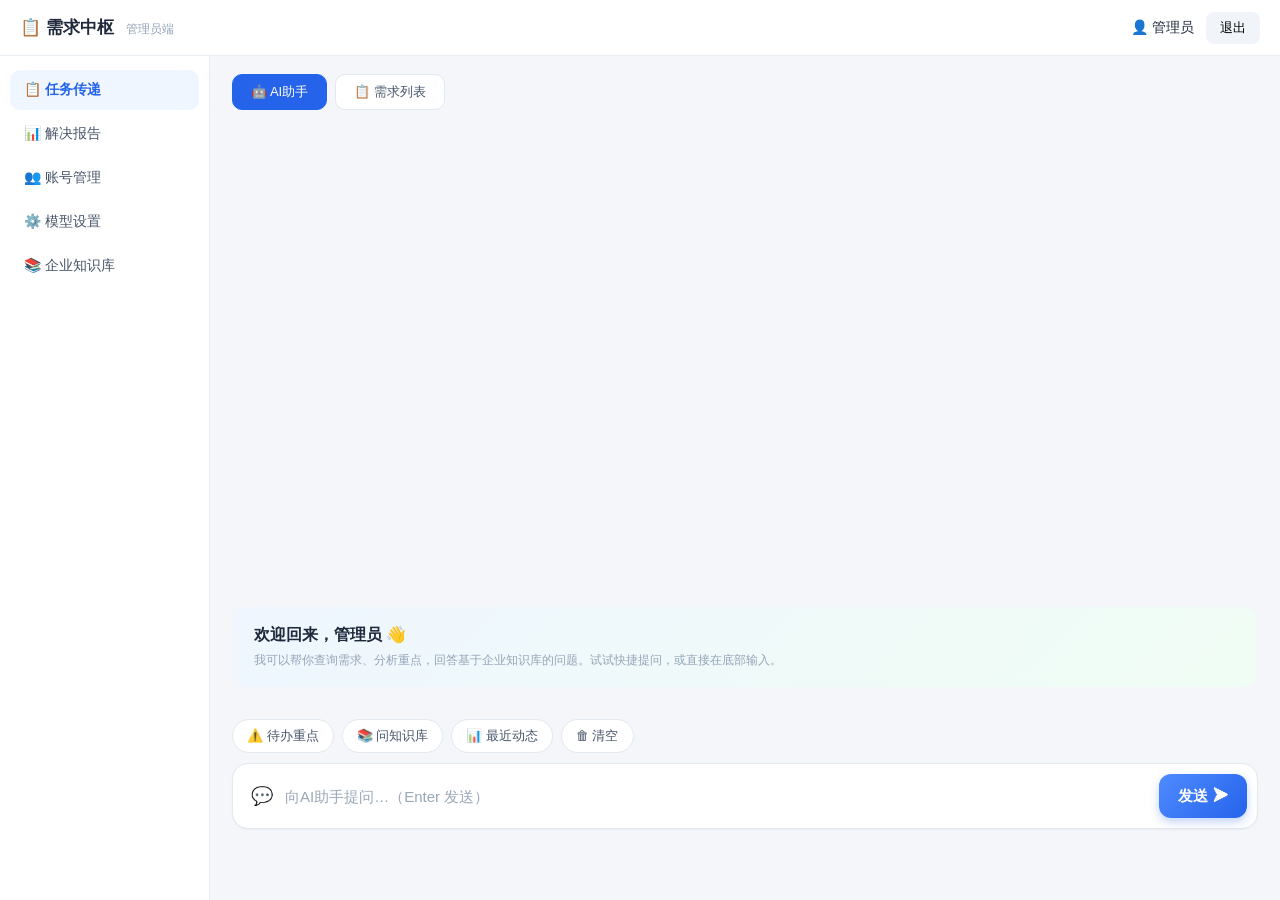
==== frontend/parent.html @ 0f526c70 "V1.0：企业多节点AI智能协同系统——AI需求收集/跟进/报告系统（FastAPI + 原生前端）" ====
<!DOCTYPE html>
<html lang="zh-CN">
<head>
<meta charset="UTF-8">
<meta name="viewport" content="width=device-width, initial-scale=1.0">
<title>需求中枢 - 管理端</title>
<style>
* { margin:0; padding:0; box-sizing:border-box; }
body { font-family:'Segoe UI','Microsoft YaHei',sans-serif; background:#f4f6fa; color:#1e293b; height:100vh; display:flex; flex-direction:column; overflow:hidden; }
header { height:56px; background:#fff; border-bottom:1px solid #e9eef5; display:flex; align-items:center; justify-content:space-between; padding:0 20px; flex-shrink:0; }
.brand { font-size:17px; font-weight:700; }
.brand .tag { font-size:12px; font-weight:400; color:#94a3b8; margin-left:8px; }
.header-right { display:flex; align-items:center; gap:12px; font-size:14px; }
.btn-logout { background:#f1f5f9; border:none; padding:7px 14px; border-radius:8px; cursor:pointer; font-size:13px; }
.btn-logout:hover { background:#e2e8f0; }
.layout { flex:1; display:flex; min-height:0; }
.sidebar { width:210px; background:#fff; border-right:1px solid #e9eef5; padding:14px 10px; display:flex; flex-direction:column; gap:4px; flex-shrink:0; overflow-y:auto; }
.nav-item { padding:11px 14px; border-radius:10px; cursor:pointer; font-size:14px; color:#475569; transition:background .12s; border:none; background:transparent; text-align:left; width:100%; }
.nav-item:hover { background:#f1f5f9; }
.nav-item.active { background:#eff6ff; color:#2563eb; font-weight:600; }
.main { flex:1; overflow-y:auto; padding:18px 22px; min-width:0; }
.right-toggle { display:flex; gap:8px; margin-bottom:14px; flex-shrink:0; }
.right-toggle button { padding:8px 18px; border-radius:10px; border:1px solid #e2e8f0; background:#fff; cursor:pointer; font-size:13px; color:#475569; }
.right-toggle button.active { background:#2563eb; color:#fff; border-color:#2563eb; }
.panel-card { background:#fff; border:1px solid #e9eef5; border-radius:12px; padding:16px 18px; margin-bottom:14px; }
.panel-card h3 { font-size:15px; margin-bottom:10px; }
.muted { color:#94a3b8; font-size:12px; }

/* ===== AI助手气泡样式 ===== */
.assistant-welcome { background:linear-gradient(135deg,#eff6ff,#f0fdf4); border-radius:12px; padding:18px 20px; margin-bottom:12px; flex-shrink:0; }
.assistant-welcome h3 { font-size:16px; margin-bottom:6px; }
.quick-chips { display:flex; gap:8px; flex-wrap:wrap; margin:10px 0; flex-shrink:0; }
.quick-chips button { background:#fff; border:1px solid #e2e8f0; border-radius:20px; padding:7px 14px; font-size:13px; cursor:pointer; color:#475569; }
.quick-chips button:hover { border-color:#2563eb; color:#2563eb; }
.ans-q-bubble { display:flex; justify-content:flex-end; margin-bottom:10px; }
.ans-q-bubble span { background:#2563eb; color:#fff; padding:9px 14px; border-radius:14px 14px 4px 14px; font-size:14px; max-width:100%; }
.ans-block { background:#fff; border:1px solid #e9eef5; border-radius:12px; padding:12px 16px; margin-bottom:10px; font-size:14px; line-height:1.7; white-space:pre-wrap; }
.assistant-input-area { background:#fff; border:1.5px solid #e2e8f0; border-radius:16px; padding:10px 10px 10px 18px; display:flex; align-items:center; gap:12px; min-height:64px; box-shadow:0 1px 2px rgba(15,23,42,.04); transition:border-color .15s, box-shadow .15s; flex-shrink:0; }
.assistant-input-area:focus-within { border-color:#2563eb; box-shadow:0 0 0 4px rgba(37,99,235,.10); }
.assistant-input-area input { flex:1; border:none; outline:none; font-size:15px; background:transparent; padding:10px 0; color:#1e293b; }
.assistant-input-area input::placeholder { color:#9aa7b8; }
.btn-send-circle { background:linear-gradient(135deg,#4f8bff,#2563eb); color:#fff; border:none; min-width:88px; height:44px; border-radius:12px; cursor:pointer; font-size:15px; font-weight:600; display:flex; align-items:center; justify-content:center; gap:6px; box-shadow:0 4px 10px rgba(37,99,235,.28); transition:transform .12s, filter .12s; }
.btn-send-circle:hover { filter:brightness(1.08); transform:translateY(-1px); }

/* ===== AI助手：占满视口的聊天布局（消息少时贴底；溢出时可正常滚动）===== */
#tab-requirements { display:flex; flex-direction:column; height:calc(100vh - 145px); }
#assistantPanel { display:flex; flex-direction:column; flex:1; min-height:0; }
#assistantMessages { flex:1; overflow-y:auto; min-height:0; display:flex; flex-direction:column; padding:4px 2px 10px; }
#assistantMessages > :first-child { margin-top:auto; }
#listPanel { flex:1; min-height:0; overflow-y:auto; }
.ans-block { align-self:flex-start; max-width:88%; }
.ans-q-bubble { align-self:flex-end; max-width:88%; margin-left:auto; }

/* ===== 需求列表 ===== */
.filter-bar { display:flex; gap:10px; margin-bottom:12px; flex-wrap:wrap; }
.filter-bar select { padding:9px 14px; border:1px solid #e2e8f0; border-radius:10px; font-size:13px; background:#fff; cursor:pointer; outline:none; }
.req-item { background:#fff; border:1px solid #e9eef5; border-radius:12px; padding:13px 16px; margin-bottom:10px; cursor:pointer; transition:box-shadow .12s; }
.req-item:hover { box-shadow:0 4px 12px rgba(15,23,42,.08); }
.req-item .req-title { font-weight:600; font-size:14px; margin-bottom:5px; }
.req-item .req-meta { font-size:12px; color:#94a3b8; display:flex; gap:12px; flex-wrap:wrap; align-items:center; }
.empty-state { text-align:center; color:#94a3b8; padding:50px 20px; }
.empty-state .big { font-size:42px; margin-bottom:10px; }
.status-tag { font-size:12px; padding:3px 10px; border-radius:12px; font-weight:600; }
.status-tag.pending { background:#fef9c3; color:#a16207; }
.status-tag.processing { background:#dbeafe; color:#1d4ed8; }
.status-tag.waiting { background:#ffedd5; color:#c2410c; }
.status-tag.resolved { background:#dcfce7; color:#15803d; }
.priority-high { color:#dc2626; font-weight:700; }
.priority-medium { color:#d97706; font-weight:600; }
.priority-low { color:#16a34a; font-weight:600; }

/* ===== 报告 ===== */
.report-toolbar { display:flex; gap:10px; flex-wrap:wrap; margin-bottom:6px; }
.report-card { display:grid; grid-template-columns:repeat(auto-fit,minmax(160px,1fr)); gap:12px; margin:14px 0; }
.report-stat { background:#fff; border:1px solid #e9eef5; border-radius:12px; padding:16px; text-align:center; }
.report-stat .number { font-size:28px; font-weight:800; }
.report-stat .label { font-size:12px; color:#94a3b8; margin-top:4px; }

/* ===== 账号表格 ===== */
.user-table { width:100%; border-collapse:collapse; font-size:13px; }
.user-table th, .user-table td { border-bottom:1px solid #f1f5f9; padding:10px 8px; text-align:left; }
.user-table th { background:#f8fafc; color:#475569; font-weight:600; }
.btn-mini { padding:6px 14px; border-radius:8px; border:none; cursor:pointer; font-size:12px; font-weight:600; margin-right:6px; }
.btn-mini.primary { background:linear-gradient(135deg,#4f8bff,#2563eb); color:#fff; }
.btn-mini.primary:hover { filter:brightness(1.08); }
.btn-mini.danger { background:#fef2f2; color:#dc2626; border:1px solid #fecaca; }
.btn-mini.danger:hover { background:#fee2e2; }

/* ===== 知识库 ===== */
.kb-upload-row { display:flex; gap:10px; align-items:center; flex-wrap:wrap; margin-bottom:12px; }
.filepick-btn { display:inline-flex; align-items:center; gap:8px; background:#fff; border:1.5px dashed #94a3b8; color:#475569; padding:10px 18px; border-radius:10px; cursor:pointer; font-size:13px; transition:border-color .15s,color .15s; }
.filepick-btn:hover { border-color:#2563eb; color:#2563eb; }
#knowledgeFileName { font-size:13px; color:#475569; }
.knowledge-item { display:flex; justify-content:space-between; align-items:center; padding:11px 14px; border:1px solid #eef2f7; border-radius:10px; margin-bottom:8px; font-size:13px; background:#fff; }

/* ===== 上传浮动状态窗 ===== */
#kbUploadFloat { position:fixed; top:70px; right:20px; z-index:1500; background:#fff; border:1px solid #e9eef5;
  border-radius:14px; box-shadow:0 10px 30px rgba(15,23,42,.15); padding:14px 18px; display:none; align-items:center; gap:12px; min-width:240px; }
#kbUploadFloat .spinner { width:20px; height:20px; border:3px solid #dbeafe; border-top-color:#2563eb; border-radius:50%; animation:spin .8s linear infinite; flex-shrink:0; }
#kbUploadFloat.done .spinner { border-color:#dcfce7; border-top-color:#16a34a; animation:none; }
#kbUploadFloat .kb-float-title { font-size:13px; font-weight:600; }
#kbUploadFloat .kb-float-sub { font-size:12px; color:#94a3b8; margin-top:2px; }
@keyframes spin { to { transform:rotate(360deg); } }

/* ===== 按钮/弹窗/Toast ===== */
.btn-primary { background:linear-gradient(135deg,#3b82f6,#2563eb); color:#fff; border:none; padding:9px 20px; border-radius:10px; cursor:pointer; font-size:14px; font-weight:600; }
.btn-primary:hover { filter:brightness(1.08); }
.btn-secondary { background:#fff; border:1px solid #e2e8f0; color:#475569; padding:8px 16px; border-radius:10px; cursor:pointer; font-size:13px; }
.btn-secondary:hover { border-color:#2563eb; color:#2563eb; }
.modal { display:none; position:fixed; inset:0; background:rgba(15,23,42,.45); z-index:1000; align-items:center; justify-content:center; }
.modal-content { background:#fff; border-radius:16px; padding:24px 26px; width:440px; max-width:92vw; max-height:86vh; overflow-y:auto; position:relative; }
.modal-close { position:absolute; top:12px; right:14px; background:none; border:none; font-size:22px; cursor:pointer; color:#94a3b8; }
.modal h3 { font-size:17px; margin-bottom:16px; }
.form-group { margin-bottom:14px; }
.form-group label { display:block; font-size:13px; color:#475569; margin-bottom:5px; font-weight:600; }
.form-group input, .form-group select, .form-group textarea { width:100%; padding:9px 12px; border:1px solid #e2e8f0; border-radius:9px; font-size:14px; outline:none; font-family:inherit; }
.form-group input:focus, .form-group select:focus, .form-group textarea:focus { border-color:#2563eb; box-shadow:0 0 0 3px rgba(37,99,235,.10); }
.modal-actions { display:flex; gap:10px; justify-content:flex-end; margin-top:18px; }
.modal-actions button { padding:9px 20px; border-radius:10px; border:1px solid #e2e8f0; background:#fff; cursor:pointer; font-size:14px; }
.modal-actions .btn-primary { border:none; }
.req-detail-msg { padding:8px 0; border-bottom:1px solid #f1f5f9; font-size:13px; line-height:1.6; }
.detail-reply-row { display:flex; gap:8px; margin-top:12px; }
.detail-reply-row input { flex:1; padding:9px 12px; border:1px solid #e2e8f0; border-radius:9px; outline:none; }
#toastContainer { position:fixed; top:16px; right:16px; z-index:2000; display:flex; flex-direction:column; gap:8px; }
.toast { background:#1e293b; color:#fff; padding:10px 18px; border-radius:10px; font-size:13px; box-shadow:0 6px 18px rgba(0,0,0,.2); animation:toastIn .2s; }
.toast.success { background:#16a34a; } .toast.error { background:#dc2626; } .toast.info { background:#2563eb; }
@keyframes toastIn { from { opacity:0; transform:translateX(20px); } to { opacity:1; transform:none; } }
</style>
</head>
<body>

<header>
    <div class="brand">📋 需求中枢 <span class="tag">管理员端</span></div>
    <div class="header-right">
        <span>👤 <span id="usernameDisplay">管理员</span></span>
        <button class="btn-logout" onclick="logoutSafe()">退出</button>
    </div>
</header>

<div class="layout">
    <aside class="sidebar">
        <button class="nav-item active" data-tab="requirements" onclick="switchMainTab('requirements')">📋 任务传递</button>
        <button class="nav-item" data-tab="report" onclick="switchMainTab('report')">📊 解决报告</button>
        <button class="nav-item" data-tab="users" onclick="switchMainTab('users')">👥 账号管理</button>
        <button class="nav-item" data-tab="settings" onclick="switchMainTab('settings')">⚙️ 模型设置</button>
        <button class="nav-item" data-tab="knowledge" onclick="switchMainTab('knowledge')">📚 企业知识库</button>
    </aside>

    <div class="main">
        <!-- ① 任务传递 -->
        <section class="tab-section" id="tab-requirements">
            <div class="right-toggle">
                <button id="assistantTabBtn" onclick="switchRightPanel('assistant')">🤖 AI助手</button>
                <button id="listTabBtn" onclick="switchRightPanel('list')">📋 需求列表</button>
            </div>

            <div id="assistantPanel" style="display:none;">
                <div id="assistantMessages">
                    <div class="assistant-welcome">
                        <h3>欢迎回来，管理员 👋</h3>
                        <div class="muted">我可以帮你查询需求、分析重点，回答基于企业知识库的问题。试试快捷提问，或直接在底部输入。</div>
                    </div>
                </div>
                <div class="quick-chips">
                    <button onclick="quickAsk('有哪些待处理的需求？按优先级列出前5个')">⚠️ 待办重点</button>
                    <button onclick="quickAsk('根据企业知识库回答：公司的报销制度是什么？')">📚 问知识库</button>
                    <button onclick="quickAsk('最近有哪些新的需求动态？')">📊 最近动态</button>
                    <button onclick="clearAssistantHistory()" title="清空对话历史">🗑 清空</button>
                </div>
                <div class="assistant-input-area">
                    <span style="font-size:18px;">💬</span>
                    <input type="text" id="assistantInput" placeholder="向AI助手提问…（Enter 发送）"
                           onkeydown="if(event.key==='Enter'){event.preventDefault();askAssistant();}">
                    <button class="btn-send-circle" type="button" onclick="askAssistant()">发送 ➤</button>
                </div>
            </div>

            <div id="listPanel" style="display:none;">
                <div class="filter-bar">
                    <select id="statusFilter" onchange="filterRequirements()">
                        <option value="">全部状态</option>
                        <option value="待处理">待处理</option>
                        <option value="处理中">处理中</option>
                        <option value="待反馈">待反馈</option>
                        <option value="已解决">已解决</option>
                    </select>
                    <select id="priorityFilter" onchange="filterRequirements()">
                        <option value="">全部优先级</option>
                        <option value="高">🔴 高</option>
                        <option value="中">🟡 中</option>
                        <option value="低">🟢 低</option>
                    </select>
                </div>
                <div id="requirementList"><div class="muted" style="padding:20px;">加载中...</div></div>
            </div>
        </section>

        <!-- ② 解决报告 -->
        <section class="tab-section" id="tab-report" style="display:none;">
            <div class="panel-card">
                <h3>📊 解决报告 · 数据总览</h3>
                <div class="report-toolbar">
                    <button class="btn-secondary" type="button" onclick="if(typeof loadReport==='function')loadReport();">🔄 刷新</button>
                    <button class="btn-secondary" type="button" onclick="if(typeof exportReport==='function')exportReport('monthly');">📤 导出月报</button>
                    <button class="btn-secondary" type="button" onclick="if(typeof exportReport==='function')exportReport('yearly');">📤 导出年报</button>
                </div>
                <div class="muted">导出HTML含图表，浏览器打开后 Ctrl+P 存为PDF供会议用</div>
            </div>
            <div id="reportContainer"><div class="muted" style="padding:20px;">报告生成中...</div></div>
        </section>

        <!-- ③ 账号管理 -->
        <section class="tab-section" id="tab-users" style="display:none;">
            <div class="panel-card">
                <h3>👥 子节点账号管理</h3>
                <div style="margin-bottom:12px;">
                    <button class="btn-primary" type="button" onclick="openUserModalSafe()">＋ 添加账号</button>
                </div>
                <table class="user-table">
                    <thead><tr><th>ID</th><th>用户名</th><th>部门</th><th>职位</th><th>创建时间</th><th>操作</th></tr></thead>
                    <tbody id="usersTableBody"><tr><td colspan="6" class="muted">加载中...</td></tr></tbody>
                </table>
            </div>
        </section>

        <!-- ④ 模型设置 -->
        <section class="tab-section" id="tab-settings" style="display:none;">
            <div class="panel-card">
                <h3>⚙️ AI 模型设置（系统级，全体共用）</h3>
                <div class="form-group"><label>提供商</label>
                    <select id="modelProvider">
                        <option value="zhipu">智谱</option>
                        <option value="siliconflow">硅基流动</option>
                        <option value="ollama">Ollama (本地)</option>
                    </select></div>
                <div class="form-group"><label>API Key</label>
                    <input type="password" id="modelApiKey" placeholder="sk-..."></div>
                <div class="form-group"><label>模型名称</label>
                    <input type="text" id="modelName" placeholder="glm-4-flash"></div>
                <div class="form-group"><label>Base URL</label>
                    <input type="text" id="modelBaseUrl" placeholder="https://open.bigmodel.cn/api/paas/v4"></div>
                <button class="btn-primary" type="button" onclick="saveSettings()">保存设置</button>
            </div>
        </section>

        <!-- ⑤ 企业知识库 -->
        <section class="tab-section" id="tab-knowledge" style="display:none;">
            <div class="panel-card">
                <h3>📚 企业知识库</h3>
                <div class="muted" style="margin-bottom:10px;">上传文档（txt / md / docx）入库后，AI助手即可引用回答</div>
                <div class="kb-upload-row">
                    <input type="file" id="knowledgeFile" accept=".txt,.md,.docx" style="display:none;" onchange="onKnowledgeFilePicked(this)">
                    <button class="filepick-btn" type="button" onclick="document.getElementById('knowledgeFile').click()">📄 选择文件</button>
                    <span id="knowledgeFileName" class="muted">未选择文件</span>
                    <button class="btn-primary" type="button" id="kbUploadBtn" onclick="uploadKnowledgeFile()">⬆ 上传入库</button>
                </div>
                <div class="form-group" style="margin-top:14px;"><label>或粘贴文本</label>
                    <textarea id="knowledgeContent" rows="4" placeholder="粘贴企业制度/FAQ文本…"></textarea></div>
                <div class="form-group"><label>文档标题</label>
                    <input type="text" id="knowledgeTitle" placeholder="如：报销制度V3.2"></div>
                <button class="btn-primary" type="button" onclick="saveKnowledgeText()">保存到知识库</button>
            </div>
            <div class="panel-card">
                <h3>已入库文档</h3>
                <div id="knowledgeList"><div class="muted">加载中...</div></div>
            </div>
        </section>
    </div>
</div>

<!-- 上传浮动状态窗 -->
<div id="kbUploadFloat">
    <div class="spinner"></div>
    <div><div class="kb-float-title" id="kbFloatTitle">正在上传…</div><div class="kb-float-sub" id="kbFloatSub"></div></div>
</div>

<!-- 添加/编辑账号弹窗 -->
<div class="modal" id="userModal" style="display:none;">
    <div class="modal-content">
        <button class="modal-close" type="button" onclick="closeUserModalSafe()">×</button>
        <h3 id="userModalTitle">添加子节点账号</h3>
        <input type="hidden" id="userId">
        <div class="form-group"><label>用户名</label><input type="text" id="newUsername"></div>
        <div class="form-group"><label>密码（编辑时留空表示不修改）</label><input type="password" id="newPassword"></div>
        <div class="form-group"><label>部门</label><input type="text" id="newDepartment"></div>
        <div class="form-group"><label>职位</label>
            <select id="newPosition"><option value="">（未设置）</option></select></div>
        <div class="modal-actions">
            <button type="button" onclick="closeUserModalSafe()">取消</button>
            <button type="button" class="btn-primary" onclick="saveUser()">保存</button>
        </div>
    </div>
</div>

<!-- 需求详情弹窗 -->
<div class="modal" id="requirementModal" style="display:none;">
    <div class="modal-content" style="width:660px;">
        <button class="modal-close" type="button" onclick="closeRequirementModal()">×</button>
        <h3 id="reqModalTitle">需求详情</h3>
        <div id="reqDetailBody">加载中...</div>
    </div>
</div>

<div id="toastContainer"></div>

<script src="/js/api.js"></script>
<script src="/js/auth.js"></script>
<script src="/js/ui.js"></script>
<script src="/js/websocket.js"></script>
<script src="/js/settings.js"></script>
<script src="/js/parent.js"></script>

<!-- ============================================================
     ★★★ 全功能接管脚本（必须在 parent.js 之后） ★★★
     ============================================================ -->
<script>
/* ---------- 基础工具 ---------- */
function _toast(msg, type) {
    if (typeof showToast === 'function') { showToast(msg, type || 'info'); return; }
    const c = document.getElementById('toastContainer');
    const t = document.createElement('div');
    t.className = 'toast ' + (type || ''); t.textContent = msg;
    c.appendChild(t); setTimeout(() => t.remove(), 3000);
}
function _confirmBox(msg, okText) {
    if (typeof showConfirm === 'function') return showConfirm(msg, { title: '确认操作', danger: true, okText: okText || '确定' });
    return Promise.resolve(window.confirm(msg));
}
/* ---------- 认证Token自动探测（兼容任意存储键名） ---------- */
function _getToken() {
    const looksJwt = v => typeof v === 'string' && v.startsWith('eyJ') && v.split('.').length === 3;
    const clean = v => String(v || '').replace(/^"|"$/g, '').replace(/^Bearer\s+/i, '');
    for (const k of ['token', 'access_token', 'auth_token', 'jwt', 'authToken']) {
        let v = localStorage.getItem(k) || sessionStorage.getItem(k);
        if (v) {
            try { const j = JSON.parse(v); if (j && typeof j === 'object') v = j.token || j.access_token || ''; } catch (e) {}
            v = clean(v);
            if (looksJwt(v)) return v;
        }
    }
    for (const store of [localStorage, sessionStorage]) {
        for (let i = 0; i < store.length; i++) {
            const k = store.key(i);
            if (!k || k === 'current_user' || k.startsWith('conv_title_')) continue;
            let v = store.getItem(k);
            if (!v || v.length > 1000) continue;
            try { const j = JSON.parse(v); if (j && typeof j === 'object') v = j.token || j.access_token || ''; } catch (e) {}
            v = clean(v);
            if (looksJwt(v)) return v;
        }
    }
    const m = document.cookie.match(/(?:^|;\s*)(?:token|access_token|auth_token)=([^;]+)/);
    if (m) { const v = clean(decodeURIComponent(m[1])); if (looksJwt(v)) return v; }
    return null;
}

async function _api(path, opts = {}) {
    const token = _getToken();
    const headers = Object.assign({}, opts.headers || {});
    if (token) headers['Authorization'] = 'Bearer ' + token;
    let body = opts.body;
    if (body && !(body instanceof FormData)) { headers['Content-Type'] = 'application/json'; body = JSON.stringify(body); }
    const res = await fetch(path, { method: opts.method || 'GET', headers, body });
    if (res.status === 401) {
        _toast('登录状态已失效，请重新登录', 'error');
        setTimeout(() => location.href = '/login.html', 800);
        throw new Error('登录已过期');
    }
    const data = await res.json().catch(() => ({}));
    if (!res.ok) throw new Error(data.detail || ('请求失败 ' + res.status));
    return data;
}
function _fmtTime(s) { try { return new Date(s).toLocaleString('zh-CN', { month:'numeric', day:'numeric', hour:'2-digit', minute:'2-digit' }); } catch(e){ return s || ''; } }
function _esc(s) { return String(s == null ? '' : s).replace(/&/g,'&amp;').replace(/</g,'&lt;').replace(/>/g,'&gt;').replace(/"/g,'&quot;'); }
function _statusClass(s) { return ({'待处理':'pending','处理中':'processing','待反馈':'waiting','已解决':'resolved'})[s] || 'pending'; }
function logoutSafe() {
    if (typeof logout === 'function') { logout(); return; }
    localStorage.removeItem('token'); localStorage.removeItem('current_user'); location.href = '/login.html';
}
function closeRequirementModal() { document.getElementById('requirementModal').style.display = 'none'; }
function closeUserModalSafe() { document.getElementById('userModal').style.display = 'none'; }
function openUserModalSafe() {
    document.getElementById('userModal').style.display = 'flex';
    document.getElementById('userModalTitle').textContent = '添加子节点账号';
    ['userId','newUsername','newPassword','newDepartment'].forEach(id => { const el = document.getElementById(id); if (el) el.value = ''; });
    loadPositions();
}

/* ---------- 页面导航 ---------- */
function switchMainTab(name) {
    document.querySelectorAll('.tab-section').forEach(s => s.style.display = 'none');
    const target = document.getElementById('tab-' + name);
    if (target) target.style.display = '';
    document.querySelectorAll('.nav-item').forEach(n => n.classList.toggle('active', n.dataset.tab === name));
    if (name === 'requirements') loadRequirements();
    if (name === 'report' && typeof loadReport === 'function') { try { loadReport(); } catch(e) {} }
    if (name === 'users') { loadUsers(); loadPositions(); }
    if (name === 'knowledge') loadKnowledgeList();
    if (name === 'settings') loadSettings();
}
function switchRightPanel(name) {
    document.getElementById('assistantPanel').style.display = name === 'assistant' ? '' : 'none';
    document.getElementById('listPanel').style.display = name === 'list' ? '' : 'none';
    document.getElementById('assistantTabBtn').classList.toggle('active', name === 'assistant');
    document.getElementById('listTabBtn').classList.toggle('active', name === 'list');
    if (name === 'list') loadRequirements();
    if (name === 'assistant') renderAssistantHistory();   // ★ 恢复历史
}
function quickAsk(q) {
    document.getElementById('assistantInput').value = q;
    switchRightPanel('assistant');
    askAssistant();
}

/* ---------- 需求列表 ---------- */
let _allRequirements = [];
async function loadRequirements() {
    const box = document.getElementById('requirementList');
    if (!box) return;
    try {
        _allRequirements = await _api('/api/requirements/');
        renderRequirementList();
    } catch (e) {
        box.innerHTML = '<div class="empty-state">加载失败：' + _esc(e.message) + '</div>';
    }
}
function filterRequirements() { renderRequirementList(); }
function renderRequirementList() {
    const box = document.getElementById('requirementList');
    const fs = document.getElementById('statusFilter').value;
    const fp = document.getElementById('priorityFilter').value;
    const list = _allRequirements.filter(r =>
        (!fs || r.status === fs) && (!fp || r.priority === fp));
    if (!list.length) {
        box.innerHTML = '<div class="empty-state"><div class="big">📭</div>暂无符合条件的需求</div>';
        return;
    }
    box.innerHTML = list.map(r => `
        <div class="req-item" onclick="showRequirementDetail(${r.id})">
            <div class="req-title">${_esc(r.title)}</div>
            <div class="req-meta">
                <span class="status-tag ${_statusClass(r.status)}">${_esc(r.status)}</span>
                <span class="priority-${r.priority === '高' ? 'high' : r.priority === '中' ? 'medium' : 'low'}">${r.priority === '高' ? '🔴' : r.priority === '中' ? '🟡' : '🟢'} ${_esc(r.priority)}</span>
                <span>👤 ${_esc(r.username || ('用户' + r.user_id))}</span>
                <span>🕐 ${_fmtTime(r.created_at)}</span>
            </div>
        </div>`).join('');
}

/* ---------- 需求详情 + 管理员回复 ---------- */
async function showRequirementDetail(reqId) {
    document.getElementById('requirementModal').style.display = 'flex';
    const body = document.getElementById('reqDetailBody');
    body.innerHTML = '<div class="muted">加载中...</div>';
    try {
        const req = await _api('/api/requirements/' + reqId);
        document.getElementById('reqModalTitle').textContent = '需求详情：' + req.title;
        let msgsHtml = '';
        let convId = req.conversation_id;
        if (convId) {
            const msgs = await _api('/api/conversations/' + convId + '/messages');
            const visible = msgs.filter(m => !m.is_private);
            msgsHtml = visible.map(m => `
                <div class="req-detail-msg">
                    <b>${m.sender_type === 'user' ? '👤 子节点' : m.sender_type === 'admin' ? '🛡 管理员' : '🤖 AI'}</b>
                    <span class="muted" style="float:right;">${_fmtTime(m.created_at)}</span>
                    <div style="margin-top:4px;">${_esc(m.content)}</div>
                </div>`).join('') || '<div class="muted" style="padding:10px 0;">暂无沟通记录</div>';
        }
        body.innerHTML = `
            <div style="margin-bottom:10px;">
                <span class="status-tag ${_statusClass(req.status)}">${_esc(req.status)}</span>
                <span class="priority-${req.priority === '高' ? 'high' : req.priority === '中' ? 'medium' : 'low'}" style="margin-left:10px;">优先级：${_esc(req.priority)}</span>
                <span class="muted" style="margin-left:10px;">提交人：${_esc(req.username || ('用户' + req.user_id))}</span>
            </div>
            <div style="background:#f8fafc;border-radius:10px;padding:12px 14px;font-size:13px;line-height:1.7;margin-bottom:12px;">${_esc(req.description)}</div>
            <div style="font-weight:600;font-size:13px;margin-bottom:6px;">💬 沟通记录</div>
            ${msgsHtml}
            ${convId ? `
            <div class="detail-reply-row">
                <input type="text" id="adminReplyInput" placeholder="以管理员身份回复…（Enter 发送）"
                    onkeydown="if(event.key==='Enter'){event.preventDefault();sendAdminReply('${convId}',${reqId});}">
                <button class="btn-primary" type="button" onclick="sendAdminReply('${convId}',${reqId})">回复</button>
            </div>` : ''}`;
    } catch (e) {
        body.innerHTML = '<div class="empty-state">加载失败：' + _esc(e.message) + '</div>';
    }
}
async function sendAdminReply(convId, reqId) {
    const input = document.getElementById('adminReplyInput');
    const content = (input.value || '').trim();
    if (!content) return;
    try {
        await _api('/api/conversations/' + convId + '/messages', { method: 'POST', body: { content } });
        input.value = '';
        _toast('已回复', 'success');
        showRequirementDetail(reqId);
    } catch (e) { _toast('回复失败：' + e.message, 'error'); }
}

/* ---------- 账号管理 ---------- */
async function loadUsers() {
    const tb = document.getElementById('usersTableBody');
    if (!tb) return;
    try {
        const users = await _api('/api/admin/users/');
        if (!users.length) { tb.innerHTML = '<tr><td colspan="6" class="muted">暂无账号</td></tr>'; return; }
        tb.innerHTML = users.map(u => `
            <tr>
                <td>${u.id}</td><td>${_esc(u.username)}</td>
                <td>${_esc(u.department || '—')}</td><td>${_esc(u.position || '—')}</td>
                <td>${_fmtTime(u.created_at)}</td>
                <td>
                    <button class="btn-mini primary" onclick='editUser(${JSON.stringify({id:u.id,username:u.username,department:u.department||"",position:u.position||""}).replace(/'/g,"&#39;")})'>编辑</button>
                    <button class="btn-mini danger" onclick="deleteUser(${u.id},'${_esc(u.username)}')">删除</button>
                </td>
            </tr>`).join('');
    } catch (e) { tb.innerHTML = '<tr><td colspan="6" class="muted">加载失败：' + _esc(e.message) + '</td></tr>'; }
}
async function loadPositions() {
    const sel = document.getElementById('newPosition');
    if (!sel) return;
    try {
        const ps = await _api('/api/admin/positions/');
        sel.innerHTML = '<option value="">（未设置）</option>' +
            ps.map(p => `<option value="${_esc(typeof p === 'string' ? p : p.name)}">${_esc(typeof p === 'string' ? p : p.name)}</option>`).join('');
    } catch (e) { /* 职位可选 */ }
}
function editUser(u) {
    document.getElementById('userModal').style.display = 'flex';
    document.getElementById('userModalTitle').textContent = '编辑账号：' + u.username;
    document.getElementById('userId').value = u.id;
    document.getElementById('newUsername').value = u.username;
    document.getElementById('newPassword').value = '';
    document.getElementById('newDepartment').value = u.department;
    loadPositions().then(() => { document.getElementById('newPosition').value = u.position || ''; });
}
async function saveUser() {
    const id = document.getElementById('userId').value;
    const data = {
        username: document.getElementById('newUsername').value.trim(),
        department: document.getElementById('newDepartment').value.trim(),
        position: document.getElementById('newPosition').value,
    };
    const pwd = document.getElementById('newPassword').value;
    if (!data.username) { _toast('用户名不能为空', 'error'); return; }
    if (!id && !pwd) { _toast('新账号需要设置密码', 'error'); return; }
    if (pwd) data.password = pwd;
    try {
        if (id) await _api('/api/admin/users/' + id, { method: 'PUT', body: data });
        else await _api('/api/admin/users/', { method: 'POST', body: data });
        _toast(id ? '已保存修改' : '账号已创建', 'success');
        closeUserModalSafe(); loadUsers();
    } catch (e) { _toast('保存失败：' + e.message, 'error'); }
}
async function deleteUser(id, name) {
    if (!await _confirmBox(`确定删除账号「${name}」？该操作不可恢复。`, '删除')) return;
    try {
        await _api('/api/admin/users/' + id, { method: 'DELETE' });
        _toast('已删除', 'success'); loadUsers();
    } catch (e) { _toast('删除失败：' + e.message, 'error'); }
}

/* ---------- 模型设置 ---------- */
async function loadSettings() {
    try {
        const d = await _api('/api/settings/model');
        document.getElementById('modelProvider').value = d.provider || 'zhipu';
        document.getElementById('modelApiKey').value = d.api_key || '';
        document.getElementById('modelName').value = d.model || '';
        document.getElementById('modelBaseUrl').value = d.base_url || '';
    } catch (e) { _toast('设置加载失败：' + e.message, 'error'); }
}
async function saveSettings() {
    try {
        await _api('/api/settings/model', { method: 'PUT', body: {
            provider: document.getElementById('modelProvider').value,
            api_key: document.getElementById('modelApiKey').value.trim(),
            model: document.getElementById('modelName').value.trim(),
            base_url: document.getElementById('modelBaseUrl').value.trim(),
        }});
        _toast('系统模型设置已保存', 'success');
    } catch (e) { _toast('保存失败：' + e.message, 'error'); }
}

/* ---------- 知识库（含上传浮窗/切页不中断） ---------- */
let _kbUploading = false;
function onKnowledgeFilePicked(inp) {
    const f = inp.files && inp.files[0];
    document.getElementById('knowledgeFileName').textContent = f ? f.name : '未选择文件';
}
function _kbFloatShow(name) {
    const f = document.getElementById('kbUploadFloat');
    f.classList.remove('done'); f.style.display = 'flex';
    document.getElementById('kbFloatTitle').textContent = '正在向量化入库…';
    document.getElementById('kbFloatSub').textContent = name;
}
function _kbFloatDone(ok, msg) {
    const f = document.getElementById('kbUploadFloat');
    f.classList.toggle('done', ok);
    document.getElementById('kbFloatTitle').textContent = ok ? '✅ 入库完成' : '❌ 入库失败';
    document.getElementById('kbFloatSub').textContent = msg || '';
    setTimeout(() => { f.style.display = 'none'; }, ok ? 2500 : 5000);
}
async function uploadKnowledgeFile() {
    if (_kbUploading) { _toast('已有上传任务进行中，请稍候', 'info'); return; }
    const inp = document.getElementById('knowledgeFile');
    const file = inp.files && inp.files[0];
    if (!file) { _toast('请先选择文件', 'error'); return; }
    _kbUploading = true;
    document.getElementById('kbUploadBtn').disabled = true;
    _kbFloatShow(file.name);
    try {
        const fd = new FormData(); fd.append('file', file);
        const r = await _api('/api/knowledge/upload', { method: 'POST', body: fd });
        _kbFloatDone(true, (r && r.warning) ? ('⚠️ ' + r.warning) : `${file.name} · ${r.chunks}个切片`);
        inp.value = '';
        document.getElementById('knowledgeFileName').textContent = '未选择文件';
        loadKnowledgeList();
    } catch (e) {
        _kbFloatDone(false, e.message);
    } finally {
        _kbUploading = false;
        document.getElementById('kbUploadBtn').disabled = false;
    }
}
async function saveKnowledgeText() {
    const content = document.getElementById('knowledgeContent').value.trim();
    const title = document.getElementById('knowledgeTitle').value.trim() || '未命名文档';
    if (!content) { _toast('内容不能为空', 'error'); return; }
    try {
        await _api('/api/knowledge/text', { method: 'POST', body: { title, content } });
        _toast('已保存到知识库', 'success');
        document.getElementById('knowledgeContent').value = '';
        document.getElementById('knowledgeTitle').value = '';
        loadKnowledgeList();
    } catch (e) { _toast('保存失败：' + e.message, 'error'); }
}
async function loadKnowledgeList() {
    const box = document.getElementById('knowledgeList');
    if (!box) return;
    try {
        const docs = await _api('/api/knowledge/');
        if (!docs.length) { box.innerHTML = '<div class="muted">暂无文档，上传后AI助手即可引用</div>'; return; }
        box.innerHTML = docs.map(d => `
            <div class="knowledge-item">
                <span>📄 <b>${_esc(d.title)}</b> <span class="muted">${d.chunks}个切片 · ${_fmtTime(d.created_at)}</span></span>
                <button class="btn-mini danger" onclick="deleteKnowledgeDoc('${_esc(d.doc_id)}')">删除</button>
            </div>`).join('');
    } catch (e) { box.innerHTML = '<div class="muted">加载失败：' + _esc(e.message) + '</div>'; }
}
async function deleteKnowledgeDoc(docId) {
    if (!await _confirmBox('确定删除该文档的所有切片？', '删除')) return;
    try {
        await _api('/api/knowledge/doc/' + docId, { method: 'DELETE' });
        _toast('已删除', 'success'); loadKnowledgeList();
    } catch (e) { _toast('删除失败：' + e.message, 'error'); }
}

/* ---------- AI助手（聊天布局 + localStorage历史持久化） ---------- */
const ASSIST_HIST_KEY = 'parent_assistant_history_v1';
function _assistHistLoad() { try { return JSON.parse(localStorage.getItem(ASSIST_HIST_KEY) || '[]'); } catch (e) { return []; } }
function _assistHistSave(arr) { try { localStorage.setItem(ASSIST_HIST_KEY, JSON.stringify(arr.slice(-50))); } catch (e) {} }
function renderAssistantHistory() {
    const box = document.getElementById('assistantMessages');
    if (!box || box.dataset.restored === '1') return;
    const hist = _assistHistLoad();
    if (hist.length) {
        box.querySelector('.assistant-welcome')?.remove();
        box.insertAdjacentHTML('beforeend', hist.map(h => `
            <div class="ans-q-bubble"><span>${_esc(h.q)}</span></div>
            <div class="ans-block">${_esc(h.a)}</div>`).join(''));
        box.dataset.restored = '1';
        box.lastElementChild?.scrollIntoView({ behavior: 'smooth' });
    }
}
function clearAssistantHistory() {
    _assistHistSave([]);
    const box = document.getElementById('assistantMessages');
    box.innerHTML = `<div class="assistant-welcome"><h3>欢迎回来，管理员 👋</h3>
        <div class="muted">我可以帮你查询需求、分析重点，回答基于企业知识库的问题。试试快捷提问，或直接在底部输入。</div></div>`;
    box.dataset.restored = '';
    _toast('已清空对话历史', 'success');
}
async function askAssistant() {
    const input = document.getElementById('assistantInput');
    const q = (input.value || '').trim();
    if (!q) return;
    const box = document.getElementById('assistantMessages');
    input.value = '';
    box.querySelector('.assistant-welcome')?.remove();
    box.insertAdjacentHTML('beforeend', `<div class="ans-q-bubble"><span>${_esc(q)}</span></div>`);
    box.insertAdjacentHTML('beforeend', `<div class="ans-block" id="ansLoading">⏳ 检索知识库并思考中…</div>`);
    box.lastElementChild.scrollIntoView({ behavior: 'smooth' });
    try {
        const d = await _api('/api/knowledge/ask', { method: 'POST', body: { question: q } });
        document.getElementById('ansLoading')?.remove();
        const a = d.answer || '（无回答）';
        box.insertAdjacentHTML('beforeend', `<div class="ans-block">${_esc(a)}</div>`);
        const hist = _assistHistLoad(); hist.push({ q, a }); _assistHistSave(hist);
    } catch (e) {
        document.getElementById('ansLoading')?.remove();
        box.insertAdjacentHTML('beforeend', `<div class="ans-block" style="color:#dc2626;">提问失败：${_esc(e.message)}</div>`);
    }
    box.lastElementChild.scrollIntoView({ behavior: 'smooth' });
}

/* ---------- 初始化 ---------- */
(function init() {
    const u = JSON.parse(localStorage.getItem('current_user') || 'null');
    if (u && u.username) document.getElementById('usernameDisplay').textContent = u.username;
    switchRightPanel('assistant');   // ★ 默认进AI助手
})();
</script>
</body>
</html>
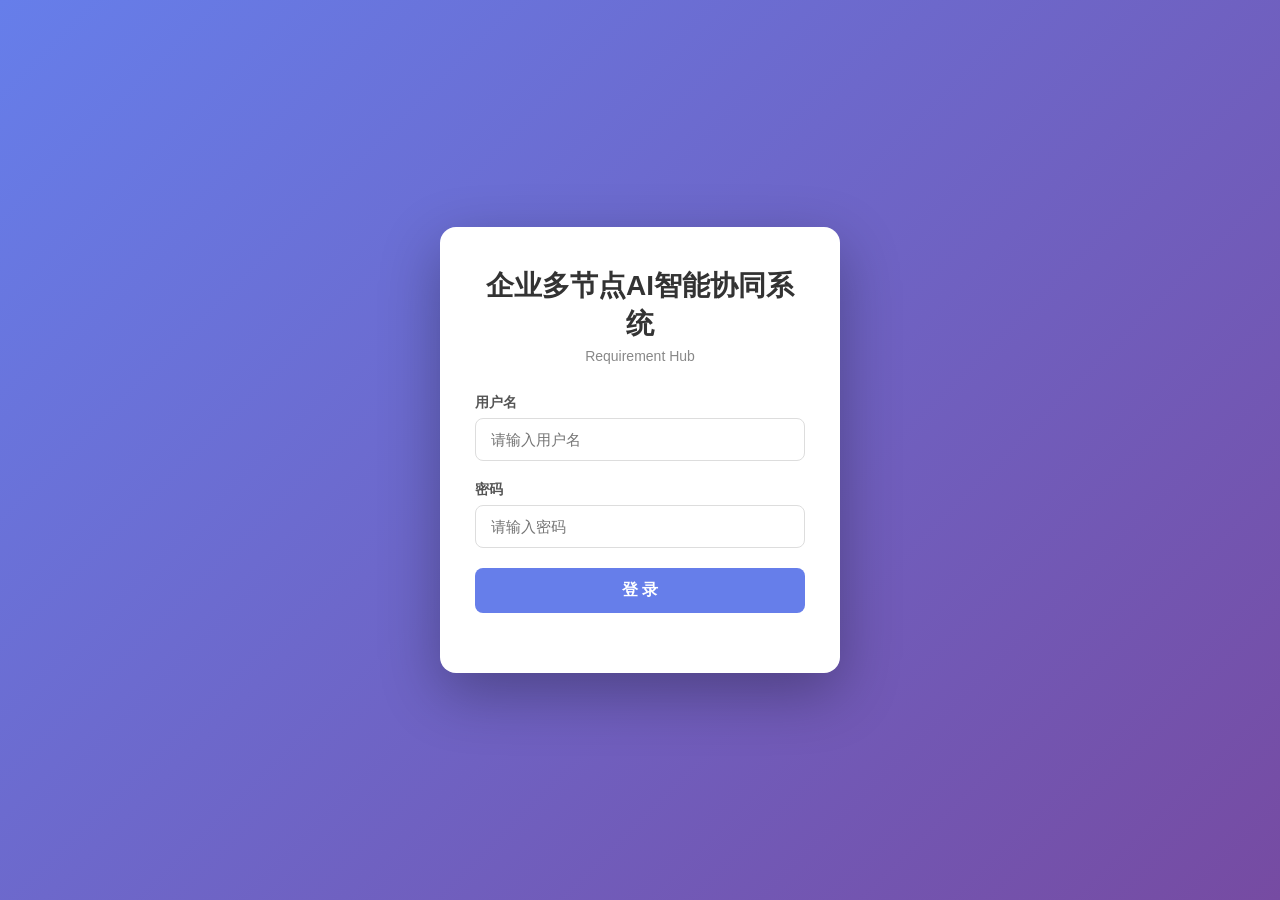
==== commit 1c201ca0: "feat: 企业多节点AI智能协同系统公测版（双端架构+AI需求收集+知识库+实时推送）" ====
--- a/frontend/parent.html
+++ b/frontend/parent.html
@@ -3,714 +3,291 @@
 <head>
 <meta charset="UTF-8">
 <meta name="viewport" content="width=device-width, initial-scale=1.0">
-<title>需求中枢 - 管理端</title>
+<title>需求中枢 · 管理员端</title>
+<link rel="stylesheet" href="css/style.css">
 <style>
-* { margin:0; padding:0; box-sizing:border-box; }
-body { font-family:'Segoe UI','Microsoft YaHei',sans-serif; background:#f4f6fa; color:#1e293b; height:100vh; display:flex; flex-direction:column; overflow:hidden; }
-header { height:56px; background:#fff; border-bottom:1px solid #e9eef5; display:flex; align-items:center; justify-content:space-between; padding:0 20px; flex-shrink:0; }
-.brand { font-size:17px; font-weight:700; }
-.brand .tag { font-size:12px; font-weight:400; color:#94a3b8; margin-left:8px; }
-.header-right { display:flex; align-items:center; gap:12px; font-size:14px; }
-.btn-logout { background:#f1f5f9; border:none; padding:7px 14px; border-radius:8px; cursor:pointer; font-size:13px; }
-.btn-logout:hover { background:#e2e8f0; }
-.layout { flex:1; display:flex; min-height:0; }
-.sidebar { width:210px; background:#fff; border-right:1px solid #e9eef5; padding:14px 10px; display:flex; flex-direction:column; gap:4px; flex-shrink:0; overflow-y:auto; }
-.nav-item { padding:11px 14px; border-radius:10px; cursor:pointer; font-size:14px; color:#475569; transition:background .12s; border:none; background:transparent; text-align:left; width:100%; }
-.nav-item:hover { background:#f1f5f9; }
-.nav-item.active { background:#eff6ff; color:#2563eb; font-weight:600; }
-.main { flex:1; overflow-y:auto; padding:18px 22px; min-width:0; }
-.right-toggle { display:flex; gap:8px; margin-bottom:14px; flex-shrink:0; }
-.right-toggle button { padding:8px 18px; border-radius:10px; border:1px solid #e2e8f0; background:#fff; cursor:pointer; font-size:13px; color:#475569; }
-.right-toggle button.active { background:#2563eb; color:#fff; border-color:#2563eb; }
-.panel-card { background:#fff; border:1px solid #e9eef5; border-radius:12px; padding:16px 18px; margin-bottom:14px; }
-.panel-card h3 { font-size:15px; margin-bottom:10px; }
-.muted { color:#94a3b8; font-size:12px; }
-
-/* ===== AI助手气泡样式 ===== */
-.assistant-welcome { background:linear-gradient(135deg,#eff6ff,#f0fdf4); border-radius:12px; padding:18px 20px; margin-bottom:12px; flex-shrink:0; }
-.assistant-welcome h3 { font-size:16px; margin-bottom:6px; }
-.quick-chips { display:flex; gap:8px; flex-wrap:wrap; margin:10px 0; flex-shrink:0; }
-.quick-chips button { background:#fff; border:1px solid #e2e8f0; border-radius:20px; padding:7px 14px; font-size:13px; cursor:pointer; color:#475569; }
-.quick-chips button:hover { border-color:#2563eb; color:#2563eb; }
-.ans-q-bubble { display:flex; justify-content:flex-end; margin-bottom:10px; }
-.ans-q-bubble span { background:#2563eb; color:#fff; padding:9px 14px; border-radius:14px 14px 4px 14px; font-size:14px; max-width:100%; }
-.ans-block { background:#fff; border:1px solid #e9eef5; border-radius:12px; padding:12px 16px; margin-bottom:10px; font-size:14px; line-height:1.7; white-space:pre-wrap; }
-.assistant-input-area { background:#fff; border:1.5px solid #e2e8f0; border-radius:16px; padding:10px 10px 10px 18px; display:flex; align-items:center; gap:12px; min-height:64px; box-shadow:0 1px 2px rgba(15,23,42,.04); transition:border-color .15s, box-shadow .15s; flex-shrink:0; }
-.assistant-input-area:focus-within { border-color:#2563eb; box-shadow:0 0 0 4px rgba(37,99,235,.10); }
-.assistant-input-area input { flex:1; border:none; outline:none; font-size:15px; background:transparent; padding:10px 0; color:#1e293b; }
-.assistant-input-area input::placeholder { color:#9aa7b8; }
-.btn-send-circle { background:linear-gradient(135deg,#4f8bff,#2563eb); color:#fff; border:none; min-width:88px; height:44px; border-radius:12px; cursor:pointer; font-size:15px; font-weight:600; display:flex; align-items:center; justify-content:center; gap:6px; box-shadow:0 4px 10px rgba(37,99,235,.28); transition:transform .12s, filter .12s; }
-.btn-send-circle:hover { filter:brightness(1.08); transform:translateY(-1px); }
-
-/* ===== AI助手：占满视口的聊天布局（消息少时贴底；溢出时可正常滚动）===== */
-#tab-requirements { display:flex; flex-direction:column; height:calc(100vh - 145px); }
-#assistantPanel { display:flex; flex-direction:column; flex:1; min-height:0; }
-#assistantMessages { flex:1; overflow-y:auto; min-height:0; display:flex; flex-direction:column; padding:4px 2px 10px; }
-#assistantMessages > :first-child { margin-top:auto; }
-#listPanel { flex:1; min-height:0; overflow-y:auto; }
-.ans-block { align-self:flex-start; max-width:88%; }
-.ans-q-bubble { align-self:flex-end; max-width:88%; margin-left:auto; }
+/* ===== 布局骨架：全部用 ID 锚定，优先级高于 style.css 任何 class 规则 ===== */
+#appLayout{display:flex !important;justify-content:flex-start !important;align-items:stretch !important;width:100%;min-height:100vh;margin:0;padding:0;background:#f1f5f9;}
+#sideMenu{width:230px !important;flex:0 0 230px !important;margin:0 !important;background:#fff;border-right:1px solid #e2e8f0;display:flex;flex-direction:column;flex-shrink:0;box-sizing:border-box;}
+#sideMenu.collapsed{width:56px !important;flex-basis:56px !important;}
+#sideMenu.collapsed .menu,#sideMenu.collapsed .user-info,#sideMenu.collapsed .sidebar-header span{display:none;}
+#mainArea{flex:1 1 auto !important;min-width:0 !important;max-width:none !important;margin:0 !important;padding:20px !important;height:100vh;overflow-y:auto;box-sizing:border-box;}
+
+/* ===== 通用组件 ===== */
+body{font-family:'Segoe UI','Microsoft YaHei',sans-serif;color:#1e293b;}
+*{box-sizing:border-box;}
+button{font-family:inherit;}
+.sidebar-header{display:flex;justify-content:space-between;align-items:center;padding:16px 14px;font-weight:700;}
+.toggle-sidebar{border:none;background:#f1f5f9;border-radius:6px;width:26px;height:26px;cursor:pointer;}
+.user-info{display:flex;align-items:center;gap:8px;padding:10px 14px;border-top:1px solid #f1f5f9;border-bottom:1px solid #f1f5f9;font-size:14px;}
+.btn-logout{margin-left:auto;border:1px solid #e2e8f0;background:#fff;border-radius:6px;padding:3px 10px;cursor:pointer;font-size:12px;}
+.menu{padding:10px 8px;display:flex;flex-direction:column;gap:4px;}
+.menu-item{padding:10px 12px;border-radius:8px;cursor:pointer;font-size:14px;position:relative;}
+.menu-item:hover{background:#f1f5f9;}
+.menu-item.active{background:#2563eb;color:#fff;}
+.tab-content{display:none !important;}
+.tab-content.active{display:block !important;}
+.sub-tab-bar{display:flex;gap:8px;margin-bottom:16px;}
+.sub-tab{padding:8px 16px;background:#fff;border:1px solid #e2e8f0;border-radius:8px;cursor:pointer;font-size:14px;}
+.sub-tab.active{background:#2563eb;color:#fff;border-color:#2563eb;}
+.sub-content{display:none !important;}
+.sub-content.active{display:block !important;}
+.card{background:#fff;border:1px solid #e9eef5;border-radius:10px;padding:16px;margin:0 0 16px 0 !important;max-width:none !important;width:100%;}
+select,input,textarea{padding:8px 10px;border:1px solid #e2e8f0;border-radius:8px;font-size:14px;font-family:inherit;background:#fff;}
+textarea{width:100%;resize:vertical;}
+.btn-primary{background:#2563eb;color:#fff;border:none;border-radius:8px;padding:8px 16px;cursor:pointer;font-size:14px;}
+.btn-primary:hover{background:#1d4ed8;}
+.btn-secondary{background:#fff;color:#1e293b;border:1px solid #e2e8f0;border-radius:8px;padding:8px 16px;cursor:pointer;font-size:14px;}
+.btn-danger{background:#fee2e2;color:#dc2626;border:none;border-radius:8px;padding:8px 16px;cursor:pointer;font-size:14px;}
+.filter-bar{display:flex;gap:10px;margin-bottom:12px;}
+
+/* ===== AI助手 ===== */
+#assistantMessages{height:calc(100vh - 300px);overflow-y:auto;padding:12px;background:#f8fafc;border:1px solid #e9eef5;border-radius:10px;}
+.assistant-welcome{text-align:center;padding:40px 20px;color:#475569;}
+.assistant-welcome h3{margin-bottom:8px;}
+.quick-asks{display:flex;gap:10px;justify-content:center;margin-top:16px;flex-wrap:wrap;}
+.message{display:flex;gap:10px;margin-bottom:12px;}
+.message .avatar{font-size:20px;}
+.message .bubble{background:#fff;border:1px solid #e9eef5;border-radius:10px;padding:10px 14px;max-width:75%;word-break:break-word;}
+.message.user{flex-direction:row-reverse;}
+.message.user .bubble{background:#dbeafe;border-color:#bfdbfe;}
+.message.notice .bubble{background:#fffbeb;border-color:#fde68a;}
+.msg-sender{display:block;font-size:12px;color:#64748b;margin-bottom:4px;}
+.msg-time{display:block;font-size:11px;color:#94a3b8;margin-top:4px;}
+.chat-input-bar{display:flex;gap:10px;margin-top:10px;}
+.chat-input-bar textarea{flex:1;}
 
 /* ===== 需求列表 ===== */
-.filter-bar { display:flex; gap:10px; margin-bottom:12px; flex-wrap:wrap; }
-.filter-bar select { padding:9px 14px; border:1px solid #e2e8f0; border-radius:10px; font-size:13px; background:#fff; cursor:pointer; outline:none; }
-.req-item { background:#fff; border:1px solid #e9eef5; border-radius:12px; padding:13px 16px; margin-bottom:10px; cursor:pointer; transition:box-shadow .12s; }
-.req-item:hover { box-shadow:0 4px 12px rgba(15,23,42,.08); }
-.req-item .req-title { font-weight:600; font-size:14px; margin-bottom:5px; }
-.req-item .req-meta { font-size:12px; color:#94a3b8; display:flex; gap:12px; flex-wrap:wrap; align-items:center; }
-.empty-state { text-align:center; color:#94a3b8; padding:50px 20px; }
-.empty-state .big { font-size:42px; margin-bottom:10px; }
-.status-tag { font-size:12px; padding:3px 10px; border-radius:12px; font-weight:600; }
-.status-tag.pending { background:#fef9c3; color:#a16207; }
-.status-tag.processing { background:#dbeafe; color:#1d4ed8; }
-.status-tag.waiting { background:#ffedd5; color:#c2410c; }
-.status-tag.resolved { background:#dcfce7; color:#15803d; }
-.priority-high { color:#dc2626; font-weight:700; }
-.priority-medium { color:#d97706; font-weight:600; }
-.priority-low { color:#16a34a; font-weight:600; }
+.req-item{display:flex;justify-content:space-between;align-items:center;background:#fff;border:1px solid #e9eef5;border-radius:10px;padding:12px 16px;margin-bottom:10px;cursor:pointer;}
+.req-item:hover{border-color:#93c5fd;}
+.req-title{font-weight:600;}
+.req-meta{display:flex;gap:12px;font-size:12px;color:#64748b;margin-top:4px;align-items:center;flex-wrap:wrap;}
+.priority-high{color:#dc2626;font-weight:600;}
+.priority-medium{color:#d97706;font-weight:600;}
+.priority-low{color:#16a34a;font-weight:600;}
+.status-tag{padding:2px 10px;border-radius:10px;font-size:12px;background:#f1f5f9;}
+.status-tag.pending{background:#fef9c3;color:#a16207;}
+.status-tag.processing{background:#dbeafe;color:#1d4ed8;}
+.status-tag.waiting{background:#ffedd5;color:#c2410c;}
+.status-tag.resolved{background:#dcfce7;color:#15803d;}
+
+/* ===== 表格 / 表单 / 弹窗 ===== */
+table{width:100% !important;max-width:none !important;border-collapse:collapse;background:#fff;border-radius:10px;overflow:hidden;margin:0 auto 0 0 !important;}
+th,td{padding:10px 12px;border-bottom:1px solid #f1f5f9;text-align:left;font-size:14px;}
+th{background:#f8fafc;}
+.modal-overlay{position:fixed;inset:0;background:rgba(15,23,42,.45);display:flex;align-items:center;justify-content:center;z-index:1000;}
+.modal{background:#fff;border-radius:14px;padding:22px;width:92%;max-width:480px;max-height:88vh;overflow-y:auto;position:relative;margin:0 !important;}
+.modal-header{display:flex;justify-content:space-between;align-items:center;margin-bottom:14px;}
+.modal-close{border:none;background:none;font-size:24px;cursor:pointer;color:#64748b;line-height:1;}
+.form-group{margin-bottom:14px;}
+.form-group label{display:block;font-size:13px;color:#475569;margin-bottom:6px;}
+.form-group input,.form-group select,.form-group textarea{width:100%;}
+.modal-footer{display:flex;justify-content:flex-end;gap:10px;margin-top:18px;}
+.position-group{position:relative;}
+.position-dropdown{position:absolute;top:100%;left:0;right:0;background:#fff;border:1px solid #e2e8f0;border-radius:8px;box-shadow:0 8px 24px rgba(15,23,42,.12);z-index:50;max-height:180px;overflow-y:auto;display:none;}
 
 /* ===== 报告 ===== */
-.report-toolbar { display:flex; gap:10px; flex-wrap:wrap; margin-bottom:6px; }
-.report-card { display:grid; grid-template-columns:repeat(auto-fit,minmax(160px,1fr)); gap:12px; margin:14px 0; }
-.report-stat { background:#fff; border:1px solid #e9eef5; border-radius:12px; padding:16px; text-align:center; }
-.report-stat .number { font-size:28px; font-weight:800; }
-.report-stat .label { font-size:12px; color:#94a3b8; margin-top:4px; }
-
-/* ===== 账号表格 ===== */
-.user-table { width:100%; border-collapse:collapse; font-size:13px; }
-.user-table th, .user-table td { border-bottom:1px solid #f1f5f9; padding:10px 8px; text-align:left; }
-.user-table th { background:#f8fafc; color:#475569; font-weight:600; }
-.btn-mini { padding:6px 14px; border-radius:8px; border:none; cursor:pointer; font-size:12px; font-weight:600; margin-right:6px; }
-.btn-mini.primary { background:linear-gradient(135deg,#4f8bff,#2563eb); color:#fff; }
-.btn-mini.primary:hover { filter:brightness(1.08); }
-.btn-mini.danger { background:#fef2f2; color:#dc2626; border:1px solid #fecaca; }
-.btn-mini.danger:hover { background:#fee2e2; }
-
-/* ===== 知识库 ===== */
-.kb-upload-row { display:flex; gap:10px; align-items:center; flex-wrap:wrap; margin-bottom:12px; }
-.filepick-btn { display:inline-flex; align-items:center; gap:8px; background:#fff; border:1.5px dashed #94a3b8; color:#475569; padding:10px 18px; border-radius:10px; cursor:pointer; font-size:13px; transition:border-color .15s,color .15s; }
-.filepick-btn:hover { border-color:#2563eb; color:#2563eb; }
-#knowledgeFileName { font-size:13px; color:#475569; }
-.knowledge-item { display:flex; justify-content:space-between; align-items:center; padding:11px 14px; border:1px solid #eef2f7; border-radius:10px; margin-bottom:8px; font-size:13px; background:#fff; }
-
-/* ===== 上传浮动状态窗 ===== */
-#kbUploadFloat { position:fixed; top:70px; right:20px; z-index:1500; background:#fff; border:1px solid #e9eef5;
-  border-radius:14px; box-shadow:0 10px 30px rgba(15,23,42,.15); padding:14px 18px; display:none; align-items:center; gap:12px; min-width:240px; }
-#kbUploadFloat .spinner { width:20px; height:20px; border:3px solid #dbeafe; border-top-color:#2563eb; border-radius:50%; animation:spin .8s linear infinite; flex-shrink:0; }
-#kbUploadFloat.done .spinner { border-color:#dcfce7; border-top-color:#16a34a; animation:none; }
-#kbUploadFloat .kb-float-title { font-size:13px; font-weight:600; }
-#kbUploadFloat .kb-float-sub { font-size:12px; color:#94a3b8; margin-top:2px; }
-@keyframes spin { to { transform:rotate(360deg); } }
-
-/* ===== 按钮/弹窗/Toast ===== */
-.btn-primary { background:linear-gradient(135deg,#3b82f6,#2563eb); color:#fff; border:none; padding:9px 20px; border-radius:10px; cursor:pointer; font-size:14px; font-weight:600; }
-.btn-primary:hover { filter:brightness(1.08); }
-.btn-secondary { background:#fff; border:1px solid #e2e8f0; color:#475569; padding:8px 16px; border-radius:10px; cursor:pointer; font-size:13px; }
-.btn-secondary:hover { border-color:#2563eb; color:#2563eb; }
-.modal { display:none; position:fixed; inset:0; background:rgba(15,23,42,.45); z-index:1000; align-items:center; justify-content:center; }
-.modal-content { background:#fff; border-radius:16px; padding:24px 26px; width:440px; max-width:92vw; max-height:86vh; overflow-y:auto; position:relative; }
-.modal-close { position:absolute; top:12px; right:14px; background:none; border:none; font-size:22px; cursor:pointer; color:#94a3b8; }
-.modal h3 { font-size:17px; margin-bottom:16px; }
-.form-group { margin-bottom:14px; }
-.form-group label { display:block; font-size:13px; color:#475569; margin-bottom:5px; font-weight:600; }
-.form-group input, .form-group select, .form-group textarea { width:100%; padding:9px 12px; border:1px solid #e2e8f0; border-radius:9px; font-size:14px; outline:none; font-family:inherit; }
-.form-group input:focus, .form-group select:focus, .form-group textarea:focus { border-color:#2563eb; box-shadow:0 0 0 3px rgba(37,99,235,.10); }
-.modal-actions { display:flex; gap:10px; justify-content:flex-end; margin-top:18px; }
-.modal-actions button { padding:9px 20px; border-radius:10px; border:1px solid #e2e8f0; background:#fff; cursor:pointer; font-size:14px; }
-.modal-actions .btn-primary { border:none; }
-.req-detail-msg { padding:8px 0; border-bottom:1px solid #f1f5f9; font-size:13px; line-height:1.6; }
-.detail-reply-row { display:flex; gap:8px; margin-top:12px; }
-.detail-reply-row input { flex:1; padding:9px 12px; border:1px solid #e2e8f0; border-radius:9px; outline:none; }
-#toastContainer { position:fixed; top:16px; right:16px; z-index:2000; display:flex; flex-direction:column; gap:8px; }
-.toast { background:#1e293b; color:#fff; padding:10px 18px; border-radius:10px; font-size:13px; box-shadow:0 6px 18px rgba(0,0,0,.2); animation:toastIn .2s; }
-.toast.success { background:#16a34a; } .toast.error { background:#dc2626; } .toast.info { background:#2563eb; }
-@keyframes toastIn { from { opacity:0; transform:translateX(20px); } to { opacity:1; transform:none; } }
+.report-card{display:flex;gap:12px;flex-wrap:wrap;}
+.report-stat{flex:1;min-width:150px;background:#fff;border:1px solid #e9eef5;border-radius:10px;padding:16px;text-align:center;}
+.report-stat .number{font-size:26px;font-weight:700;}
+.report-stat .label{font-size:13px;color:#64748b;margin-top:4px;}
 </style>
 </head>
 <body>
-
-<header>
-    <div class="brand">📋 需求中枢 <span class="tag">管理员端</span></div>
-    <div class="header-right">
-        <span>👤 <span id="usernameDisplay">管理员</span></span>
-        <button class="btn-logout" onclick="logoutSafe()">退出</button>
-    </div>
-</header>
-
-<div class="layout">
-    <aside class="sidebar">
-        <button class="nav-item active" data-tab="requirements" onclick="switchMainTab('requirements')">📋 任务传递</button>
-        <button class="nav-item" data-tab="report" onclick="switchMainTab('report')">📊 解决报告</button>
-        <button class="nav-item" data-tab="users" onclick="switchMainTab('users')">👥 账号管理</button>
-        <button class="nav-item" data-tab="settings" onclick="switchMainTab('settings')">⚙️ 模型设置</button>
-        <button class="nav-item" data-tab="knowledge" onclick="switchMainTab('knowledge')">📚 企业知识库</button>
-    </aside>
-
-    <div class="main">
-        <!-- ① 任务传递 -->
-        <section class="tab-section" id="tab-requirements">
-            <div class="right-toggle">
-                <button id="assistantTabBtn" onclick="switchRightPanel('assistant')">🤖 AI助手</button>
-                <button id="listTabBtn" onclick="switchRightPanel('list')">📋 需求列表</button>
+<div class="app-layout" id="appLayout">
+
+  <!-- ===== 侧边栏 ===== -->
+  <aside class="sidebar" id="sideMenu">
+    <div class="sidebar-header">
+      <span>📋 需求中枢</span>
+      <button class="toggle-sidebar" onclick="toggleSidebar()">◀</button>
+    </div>
+    <div class="user-info">👤 <span id="usernameDisplay">管理员</span>
+      <button class="btn-logout" onclick="logout()">退出</button>
+    </div>
+    <nav class="menu">
+      <div class="menu-item active" data-tab="tasks" onclick="switchTab('tasks')">📋 任务传递</div>
+      <div class="menu-item" data-tab="reports" onclick="switchTab('reports')">📊 解决报告</div>
+      <div class="menu-item" data-tab="users" onclick="switchTab('users')">👥 账号管理</div>
+      <div class="menu-item" data-tab="settings" onclick="switchTab('settings')">⚙️ 模型设置</div>
+      <div class="menu-item" data-tab="knowledge" onclick="switchTab('knowledge')">📚 企业知识库</div>
+    </nav>
+  </aside>
+
+  <!-- ===== 主区域 ===== -->
+  <main class="main-area" id="mainArea">
+
+    <!-- 任务传递 -->
+    <section class="tab-content active" id="tab-tasks">
+      <div class="sub-tab-bar">
+        <div class="sub-tab active" data-sub="assistant" onclick="switchSubTab('assistant')">🤖 AI助手</div>
+        <div class="sub-tab" data-sub="list" onclick="switchSubTab('list')">📋 需求列表</div>
+      </div>
+
+      <div class="sub-content active" id="sub-assistant">
+        <div style="display:flex;justify-content:space-between;align-items:center;margin-bottom:10px;">
+          <h3>🤖 AI助手</h3>
+          <button class="btn-secondary" style="font-size:12px;padding:4px 12px;" onclick="clearAssistantChat()">🗑 清空</button>
+        </div>
+        <div id="assistantMessages">
+          <div class="assistant-welcome">
+            <h3>欢迎回来，管理员 👋</h3>
+            <p>我可以帮你查询需求、分析重点，回答基于企业知识库的问题。试试快捷提问，或直接在底部输入。</p>
+            <div class="quick-asks">
+              <button class="btn-secondary" onclick="askAssistant('当前待办重点有哪些？')">⚠️ 待办重点</button>
+              <button class="btn-secondary" onclick="askAssistant('请根据企业知识库回答我关于公司制度的问题')">📚 问知识库</button>
+              <button class="btn-secondary" onclick="askAssistant('最近有哪些需求动态？')">📊 最近动态</button>
             </div>
-
-            <div id="assistantPanel" style="display:none;">
-                <div id="assistantMessages">
-                    <div class="assistant-welcome">
-                        <h3>欢迎回来，管理员 👋</h3>
-                        <div class="muted">我可以帮你查询需求、分析重点，回答基于企业知识库的问题。试试快捷提问，或直接在底部输入。</div>
-                    </div>
-                </div>
-                <div class="quick-chips">
-                    <button onclick="quickAsk('有哪些待处理的需求？按优先级列出前5个')">⚠️ 待办重点</button>
-                    <button onclick="quickAsk('根据企业知识库回答：公司的报销制度是什么？')">📚 问知识库</button>
-                    <button onclick="quickAsk('最近有哪些新的需求动态？')">📊 最近动态</button>
-                    <button onclick="clearAssistantHistory()" title="清空对话历史">🗑 清空</button>
-                </div>
-                <div class="assistant-input-area">
-                    <span style="font-size:18px;">💬</span>
-                    <input type="text" id="assistantInput" placeholder="向AI助手提问…（Enter 发送）"
-                           onkeydown="if(event.key==='Enter'){event.preventDefault();askAssistant();}">
-                    <button class="btn-send-circle" type="button" onclick="askAssistant()">发送 ➤</button>
-                </div>
-            </div>
-
-            <div id="listPanel" style="display:none;">
-                <div class="filter-bar">
-                    <select id="statusFilter" onchange="filterRequirements()">
-                        <option value="">全部状态</option>
-                        <option value="待处理">待处理</option>
-                        <option value="处理中">处理中</option>
-                        <option value="待反馈">待反馈</option>
-                        <option value="已解决">已解决</option>
-                    </select>
-                    <select id="priorityFilter" onchange="filterRequirements()">
-                        <option value="">全部优先级</option>
-                        <option value="高">🔴 高</option>
-                        <option value="中">🟡 中</option>
-                        <option value="低">🟢 低</option>
-                    </select>
-                </div>
-                <div id="requirementList"><div class="muted" style="padding:20px;">加载中...</div></div>
-            </div>
-        </section>
-
-        <!-- ② 解决报告 -->
-        <section class="tab-section" id="tab-report" style="display:none;">
-            <div class="panel-card">
-                <h3>📊 解决报告 · 数据总览</h3>
-                <div class="report-toolbar">
-                    <button class="btn-secondary" type="button" onclick="if(typeof loadReport==='function')loadReport();">🔄 刷新</button>
-                    <button class="btn-secondary" type="button" onclick="if(typeof exportReport==='function')exportReport('monthly');">📤 导出月报</button>
-                    <button class="btn-secondary" type="button" onclick="if(typeof exportReport==='function')exportReport('yearly');">📤 导出年报</button>
-                </div>
-                <div class="muted">导出HTML含图表，浏览器打开后 Ctrl+P 存为PDF供会议用</div>
-            </div>
-            <div id="reportContainer"><div class="muted" style="padding:20px;">报告生成中...</div></div>
-        </section>
-
-        <!-- ③ 账号管理 -->
-        <section class="tab-section" id="tab-users" style="display:none;">
-            <div class="panel-card">
-                <h3>👥 子节点账号管理</h3>
-                <div style="margin-bottom:12px;">
-                    <button class="btn-primary" type="button" onclick="openUserModalSafe()">＋ 添加账号</button>
-                </div>
-                <table class="user-table">
-                    <thead><tr><th>ID</th><th>用户名</th><th>部门</th><th>职位</th><th>创建时间</th><th>操作</th></tr></thead>
-                    <tbody id="usersTableBody"><tr><td colspan="6" class="muted">加载中...</td></tr></tbody>
-                </table>
-            </div>
-        </section>
-
-        <!-- ④ 模型设置 -->
-        <section class="tab-section" id="tab-settings" style="display:none;">
-            <div class="panel-card">
-                <h3>⚙️ AI 模型设置（系统级，全体共用）</h3>
-                <div class="form-group"><label>提供商</label>
-                    <select id="modelProvider">
-                        <option value="zhipu">智谱</option>
-                        <option value="siliconflow">硅基流动</option>
-                        <option value="ollama">Ollama (本地)</option>
-                    </select></div>
-                <div class="form-group"><label>API Key</label>
-                    <input type="password" id="modelApiKey" placeholder="sk-..."></div>
-                <div class="form-group"><label>模型名称</label>
-                    <input type="text" id="modelName" placeholder="glm-4-flash"></div>
-                <div class="form-group"><label>Base URL</label>
-                    <input type="text" id="modelBaseUrl" placeholder="https://open.bigmodel.cn/api/paas/v4"></div>
-                <button class="btn-primary" type="button" onclick="saveSettings()">保存设置</button>
-            </div>
-        </section>
-
-        <!-- ⑤ 企业知识库 -->
-        <section class="tab-section" id="tab-knowledge" style="display:none;">
-            <div class="panel-card">
-                <h3>📚 企业知识库</h3>
-                <div class="muted" style="margin-bottom:10px;">上传文档（txt / md / docx）入库后，AI助手即可引用回答</div>
-                <div class="kb-upload-row">
-                    <input type="file" id="knowledgeFile" accept=".txt,.md,.docx" style="display:none;" onchange="onKnowledgeFilePicked(this)">
-                    <button class="filepick-btn" type="button" onclick="document.getElementById('knowledgeFile').click()">📄 选择文件</button>
-                    <span id="knowledgeFileName" class="muted">未选择文件</span>
-                    <button class="btn-primary" type="button" id="kbUploadBtn" onclick="uploadKnowledgeFile()">⬆ 上传入库</button>
-                </div>
-                <div class="form-group" style="margin-top:14px;"><label>或粘贴文本</label>
-                    <textarea id="knowledgeContent" rows="4" placeholder="粘贴企业制度/FAQ文本…"></textarea></div>
-                <div class="form-group"><label>文档标题</label>
-                    <input type="text" id="knowledgeTitle" placeholder="如：报销制度V3.2"></div>
-                <button class="btn-primary" type="button" onclick="saveKnowledgeText()">保存到知识库</button>
-            </div>
-            <div class="panel-card">
-                <h3>已入库文档</h3>
-                <div id="knowledgeList"><div class="muted">加载中...</div></div>
-            </div>
-        </section>
-    </div>
+          </div>
+        </div>
+        <div class="chat-input-bar">
+          <textarea id="assistantInput" rows="2" placeholder="输入问题，Enter发送 / Shift+Enter换行"></textarea>
+          <button class="btn-primary" onclick="askAssistant()">发送 ➤</button>
+        </div>
+      </div>
+
+      <div class="sub-content" id="sub-list">
+        <div class="filter-bar">
+          <select id="filterStatus" onchange="loadRequirements()">
+            <option value="">全部状态</option>
+            <option value="待处理">待处理</option>
+            <option value="处理中">处理中</option>
+            <option value="待反馈">待反馈</option>
+            <option value="已解决">已解决</option>
+          </select>
+          <select id="filterPriority" onchange="loadRequirements()">
+            <option value="">全部优先级</option>
+            <option value="高">🔴 高</option>
+            <option value="中">🟡 中</option>
+            <option value="低">🟢 低</option>
+          </select>
+        </div>
+        <div id="requirementList"><div style="text-align:center;color:#94a3b8;padding:40px;">加载中...</div></div>
+      </div>
+    </section>
+
+    <!-- 解决报告 -->
+    <section class="tab-content" id="tab-reports">
+      <div style="display:flex;justify-content:space-between;align-items:center;margin-bottom:6px;flex-wrap:wrap;gap:10px;">
+        <h3>📊 解决报告 · 数据总览</h3>
+        <div style="display:flex;gap:8px;">
+          <button class="btn-secondary" onclick="loadReport()">🔄 刷新</button>
+          <button class="btn-primary" onclick="exportReport('monthly')">📤 导出月报</button>
+          <button class="btn-primary" onclick="exportReport('yearly')">📤 导出年报</button>
+        </div>
+      </div>
+      <p style="color:#94a3b8;font-size:12px;margin-bottom:12px;">导出HTML含图表，浏览器打开后 Ctrl+P 存为PDF供会议用</p>
+      <div id="reportContainer"><div style="text-align:center;color:#94a3b8;padding:40px;">报告生成中...</div></div>
+    </section>
+
+    <!-- 账号管理 -->
+    <section class="tab-content" id="tab-users">
+      <div style="display:flex;justify-content:space-between;align-items:center;margin-bottom:12px;">
+        <h3>👥 子节点账号管理</h3>
+        <button class="btn-primary" onclick="showAddUserForm()">＋ 添加账号</button>
+      </div>
+      <table>
+        <thead><tr><th>ID</th><th>用户名</th><th>部门</th><th>职位</th><th>创建时间</th><th>操作</th></tr></thead>
+        <tbody id="usersTableBody"><tr><td colspan="6" style="text-align:center;color:#94a3b8;">加载中...</td></tr></tbody>
+      </table>
+    </section>
+
+    <!-- 模型设置 -->
+    <section class="tab-content" id="tab-settings">
+      <div class="card" style="max-width:560px;">
+        <h3 style="margin-bottom:14px;">⚙️ AI 模型设置（系统级，全体共用）</h3>
+        <div class="form-group"><label>提供商</label>
+          <select id="settingProvider">
+            <option value="zhipu">智谱</option>
+            <option value="siliconflow">硅基流动</option>
+            <option value="ollama">Ollama (本地)</option>
+          </select>
+        </div>
+        <div class="form-group"><label>API Key</label><input type="password" id="settingApiKey" placeholder="粘贴服务商 API Key"></div>
+        <div class="form-group"><label>模型名称</label>
+          <input type="text" id="settingModel" list="modelHistoryList" placeholder="如 glm-4-flash">
+          <datalist id="modelHistoryList"></datalist>
+        </div>
+        <div class="form-group"><label>Base URL（留空按提供商自动填充）</label><input type="text" id="settingBaseUrl"></div>
+        <button class="btn-primary" onclick="saveSettings()">保存设置</button>
+        <span id="settingResult" style="margin-left:10px;font-size:13px;"></span>
+      </div>
+    </section>
+
+    <!-- 企业知识库 -->
+    <section class="tab-content" id="tab-knowledge">
+      <div class="card">
+        <h3 style="margin-bottom:6px;">📚 企业知识库</h3>
+        <p style="color:#64748b;font-size:13px;margin-bottom:12px;">上传文档（txt / md / docx）入库后，AI助手即可引用回答</p>
+        <input type="file" accept=".txt,.md,.docx" onchange="uploadKnowledgeFile(this)">
+        <p style="margin:16px 0 8px;color:#64748b;font-size:13px;">或粘贴文本</p>
+        <div class="form-group"><input type="text" id="kbTitle" placeholder="文档标题"></div>
+        <div class="form-group"><textarea id="kbContent" rows="4" placeholder="粘贴文档内容..."></textarea></div>
+        <button class="btn-primary" onclick="saveKnowledgeText()">保存到知识库</button>
+      </div>
+      <div class="card">
+        <h4 style="margin-bottom:10px;">已入库文档</h4>
+        <div id="knowledgeList">加载中...</div>
+      </div>
+    </section>
+
+  </main>
 </div>
 
-<!-- 上传浮动状态窗 -->
-<div id="kbUploadFloat">
-    <div class="spinner"></div>
-    <div><div class="kb-float-title" id="kbFloatTitle">正在上传…</div><div class="kb-float-sub" id="kbFloatSub"></div></div>
+<!-- ===== 添加/编辑子节点账号弹窗 ===== -->
+<div class="modal-overlay" id="userModal" style="display:none;">
+  <div class="modal" style="max-width:420px;">
+    <div class="modal-header">
+      <h3 id="modalTitle">添加子节点账号</h3>
+      <button class="modal-close" onclick="closeModal()">×</button>
+    </div>
+    <form id="userForm">
+      <input type="hidden" id="editUserId" value="">
+      <div class="form-group">
+        <label for="formUsername">用户名</label>
+        <input type="text" id="formUsername" placeholder="登录用户名" autocomplete="off">
+      </div>
+      <div class="form-group">
+        <label for="formPassword">密码（编辑时留空表示不修改）</label>
+        <input type="password" id="formPassword" placeholder="登录密码" autocomplete="new-password">
+      </div>
+      <div class="form-group">
+        <label for="formDepartment">部门</label>
+        <input type="text" id="formDepartment" placeholder="如：技术部">
+      </div>
+      <div class="form-group position-group">
+        <label for="formPosition">职位</label>
+        <input type="text" id="formPosition" placeholder="输入或从下拉选择（新职位自动创建）"
+               autocomplete="off"
+               onfocus="showPositionDropdown()"
+               oninput="filterPositions(this.value)"
+               onblur="hidePositionDropdown()">
+        <div id="positionDropdown" class="position-dropdown"></div>
+      </div>
+      <div class="modal-footer">
+        <button type="button" class="btn-secondary" onclick="closeModal()">取消</button>
+        <button type="submit" class="btn-primary">保存</button>
+      </div>
+    </form>
+  </div>
 </div>
 
-<!-- 添加/编辑账号弹窗 -->
-<div class="modal" id="userModal" style="display:none;">
-    <div class="modal-content">
-        <button class="modal-close" type="button" onclick="closeUserModalSafe()">×</button>
-        <h3 id="userModalTitle">添加子节点账号</h3>
-        <input type="hidden" id="userId">
-        <div class="form-group"><label>用户名</label><input type="text" id="newUsername"></div>
-        <div class="form-group"><label>密码（编辑时留空表示不修改）</label><input type="password" id="newPassword"></div>
-        <div class="form-group"><label>部门</label><input type="text" id="newDepartment"></div>
-        <div class="form-group"><label>职位</label>
-            <select id="newPosition"><option value="">（未设置）</option></select></div>
-        <div class="modal-actions">
-            <button type="button" onclick="closeUserModalSafe()">取消</button>
-            <button type="button" class="btn-primary" onclick="saveUser()">保存</button>
-        </div>
-    </div>
+<!-- ===== 需求详情弹窗 ===== -->
+<div class="modal-overlay" id="requirementModal" style="display:none;">
+  <div class="modal" style="max-width:680px;">
+    <div class="modal-header">
+      <h3 id="reqModalTitle">需求详情</h3>
+      <button class="modal-close" onclick="closeRequirementModal()">×</button>
+    </div>
+    <div id="reqDetailBody"><div style="text-align:center;color:#94a3b8;padding:20px;">加载中...</div></div>
+  </div>
 </div>
 
-<!-- 需求详情弹窗 -->
-<div class="modal" id="requirementModal" style="display:none;">
-    <div class="modal-content" style="width:660px;">
-        <button class="modal-close" type="button" onclick="closeRequirementModal()">×</button>
-        <h3 id="reqModalTitle">需求详情</h3>
-        <div id="reqDetailBody">加载中...</div>
-    </div>
-</div>
-
-<div id="toastContainer"></div>
-
-<script src="/js/api.js"></script>
-<script src="/js/auth.js"></script>
-<script src="/js/ui.js"></script>
-<script src="/js/websocket.js"></script>
-<script src="/js/settings.js"></script>
-<script src="/js/parent.js"></script>
-
-<!-- ============================================================
-     ★★★ 全功能接管脚本（必须在 parent.js 之后） ★★★
-     ============================================================ -->
-<script>
-/* ---------- 基础工具 ---------- */
-function _toast(msg, type) {
-    if (typeof showToast === 'function') { showToast(msg, type || 'info'); return; }
-    const c = document.getElementById('toastContainer');
-    const t = document.createElement('div');
-    t.className = 'toast ' + (type || ''); t.textContent = msg;
-    c.appendChild(t); setTimeout(() => t.remove(), 3000);
-}
-function _confirmBox(msg, okText) {
-    if (typeof showConfirm === 'function') return showConfirm(msg, { title: '确认操作', danger: true, okText: okText || '确定' });
-    return Promise.resolve(window.confirm(msg));
-}
-/* ---------- 认证Token自动探测（兼容任意存储键名） ---------- */
-function _getToken() {
-    const looksJwt = v => typeof v === 'string' && v.startsWith('eyJ') && v.split('.').length === 3;
-    const clean = v => String(v || '').replace(/^"|"$/g, '').replace(/^Bearer\s+/i, '');
-    for (const k of ['token', 'access_token', 'auth_token', 'jwt', 'authToken']) {
-        let v = localStorage.getItem(k) || sessionStorage.getItem(k);
-        if (v) {
-            try { const j = JSON.parse(v); if (j && typeof j === 'object') v = j.token || j.access_token || ''; } catch (e) {}
-            v = clean(v);
-            if (looksJwt(v)) return v;
-        }
-    }
-    for (const store of [localStorage, sessionStorage]) {
-        for (let i = 0; i < store.length; i++) {
-            const k = store.key(i);
-            if (!k || k === 'current_user' || k.startsWith('conv_title_')) continue;
-            let v = store.getItem(k);
-            if (!v || v.length > 1000) continue;
-            try { const j = JSON.parse(v); if (j && typeof j === 'object') v = j.token || j.access_token || ''; } catch (e) {}
-            v = clean(v);
-            if (looksJwt(v)) return v;
-        }
-    }
-    const m = document.cookie.match(/(?:^|;\s*)(?:token|access_token|auth_token)=([^;]+)/);
-    if (m) { const v = clean(decodeURIComponent(m[1])); if (looksJwt(v)) return v; }
-    return null;
-}
-
-async function _api(path, opts = {}) {
-    const token = _getToken();
-    const headers = Object.assign({}, opts.headers || {});
-    if (token) headers['Authorization'] = 'Bearer ' + token;
-    let body = opts.body;
-    if (body && !(body instanceof FormData)) { headers['Content-Type'] = 'application/json'; body = JSON.stringify(body); }
-    const res = await fetch(path, { method: opts.method || 'GET', headers, body });
-    if (res.status === 401) {
-        _toast('登录状态已失效，请重新登录', 'error');
-        setTimeout(() => location.href = '/login.html', 800);
-        throw new Error('登录已过期');
-    }
-    const data = await res.json().catch(() => ({}));
-    if (!res.ok) throw new Error(data.detail || ('请求失败 ' + res.status));
-    return data;
-}
-function _fmtTime(s) { try { return new Date(s).toLocaleString('zh-CN', { month:'numeric', day:'numeric', hour:'2-digit', minute:'2-digit' }); } catch(e){ return s || ''; } }
-function _esc(s) { return String(s == null ? '' : s).replace(/&/g,'&amp;').replace(/</g,'&lt;').replace(/>/g,'&gt;').replace(/"/g,'&quot;'); }
-function _statusClass(s) { return ({'待处理':'pending','处理中':'processing','待反馈':'waiting','已解决':'resolved'})[s] || 'pending'; }
-function logoutSafe() {
-    if (typeof logout === 'function') { logout(); return; }
-    localStorage.removeItem('token'); localStorage.removeItem('current_user'); location.href = '/login.html';
-}
-function closeRequirementModal() { document.getElementById('requirementModal').style.display = 'none'; }
-function closeUserModalSafe() { document.getElementById('userModal').style.display = 'none'; }
-function openUserModalSafe() {
-    document.getElementById('userModal').style.display = 'flex';
-    document.getElementById('userModalTitle').textContent = '添加子节点账号';
-    ['userId','newUsername','newPassword','newDepartment'].forEach(id => { const el = document.getElementById(id); if (el) el.value = ''; });
-    loadPositions();
-}
-
-/* ---------- 页面导航 ---------- */
-function switchMainTab(name) {
-    document.querySelectorAll('.tab-section').forEach(s => s.style.display = 'none');
-    const target = document.getElementById('tab-' + name);
-    if (target) target.style.display = '';
-    document.querySelectorAll('.nav-item').forEach(n => n.classList.toggle('active', n.dataset.tab === name));
-    if (name === 'requirements') loadRequirements();
-    if (name === 'report' && typeof loadReport === 'function') { try { loadReport(); } catch(e) {} }
-    if (name === 'users') { loadUsers(); loadPositions(); }
-    if (name === 'knowledge') loadKnowledgeList();
-    if (name === 'settings') loadSettings();
-}
-function switchRightPanel(name) {
-    document.getElementById('assistantPanel').style.display = name === 'assistant' ? '' : 'none';
-    document.getElementById('listPanel').style.display = name === 'list' ? '' : 'none';
-    document.getElementById('assistantTabBtn').classList.toggle('active', name === 'assistant');
-    document.getElementById('listTabBtn').classList.toggle('active', name === 'list');
-    if (name === 'list') loadRequirements();
-    if (name === 'assistant') renderAssistantHistory();   // ★ 恢复历史
-}
-function quickAsk(q) {
-    document.getElementById('assistantInput').value = q;
-    switchRightPanel('assistant');
-    askAssistant();
-}
-
-/* ---------- 需求列表 ---------- */
-let _allRequirements = [];
-async function loadRequirements() {
-    const box = document.getElementById('requirementList');
-    if (!box) return;
-    try {
-        _allRequirements = await _api('/api/requirements/');
-        renderRequirementList();
-    } catch (e) {
-        box.innerHTML = '<div class="empty-state">加载失败：' + _esc(e.message) + '</div>';
-    }
-}
-function filterRequirements() { renderRequirementList(); }
-function renderRequirementList() {
-    const box = document.getElementById('requirementList');
-    const fs = document.getElementById('statusFilter').value;
-    const fp = document.getElementById('priorityFilter').value;
-    const list = _allRequirements.filter(r =>
-        (!fs || r.status === fs) && (!fp || r.priority === fp));
-    if (!list.length) {
-        box.innerHTML = '<div class="empty-state"><div class="big">📭</div>暂无符合条件的需求</div>';
-        return;
-    }
-    box.innerHTML = list.map(r => `
-        <div class="req-item" onclick="showRequirementDetail(${r.id})">
-            <div class="req-title">${_esc(r.title)}</div>
-            <div class="req-meta">
-                <span class="status-tag ${_statusClass(r.status)}">${_esc(r.status)}</span>
-                <span class="priority-${r.priority === '高' ? 'high' : r.priority === '中' ? 'medium' : 'low'}">${r.priority === '高' ? '🔴' : r.priority === '中' ? '🟡' : '🟢'} ${_esc(r.priority)}</span>
-                <span>👤 ${_esc(r.username || ('用户' + r.user_id))}</span>
-                <span>🕐 ${_fmtTime(r.created_at)}</span>
-            </div>
-        </div>`).join('');
-}
-
-/* ---------- 需求详情 + 管理员回复 ---------- */
-async function showRequirementDetail(reqId) {
-    document.getElementById('requirementModal').style.display = 'flex';
-    const body = document.getElementById('reqDetailBody');
-    body.innerHTML = '<div class="muted">加载中...</div>';
-    try {
-        const req = await _api('/api/requirements/' + reqId);
-        document.getElementById('reqModalTitle').textContent = '需求详情：' + req.title;
-        let msgsHtml = '';
-        let convId = req.conversation_id;
-        if (convId) {
-            const msgs = await _api('/api/conversations/' + convId + '/messages');
-            const visible = msgs.filter(m => !m.is_private);
-            msgsHtml = visible.map(m => `
-                <div class="req-detail-msg">
-                    <b>${m.sender_type === 'user' ? '👤 子节点' : m.sender_type === 'admin' ? '🛡 管理员' : '🤖 AI'}</b>
-                    <span class="muted" style="float:right;">${_fmtTime(m.created_at)}</span>
-                    <div style="margin-top:4px;">${_esc(m.content)}</div>
-                </div>`).join('') || '<div class="muted" style="padding:10px 0;">暂无沟通记录</div>';
-        }
-        body.innerHTML = `
-            <div style="margin-bottom:10px;">
-                <span class="status-tag ${_statusClass(req.status)}">${_esc(req.status)}</span>
-                <span class="priority-${req.priority === '高' ? 'high' : req.priority === '中' ? 'medium' : 'low'}" style="margin-left:10px;">优先级：${_esc(req.priority)}</span>
-                <span class="muted" style="margin-left:10px;">提交人：${_esc(req.username || ('用户' + req.user_id))}</span>
-            </div>
-            <div style="background:#f8fafc;border-radius:10px;padding:12px 14px;font-size:13px;line-height:1.7;margin-bottom:12px;">${_esc(req.description)}</div>
-            <div style="font-weight:600;font-size:13px;margin-bottom:6px;">💬 沟通记录</div>
-            ${msgsHtml}
-            ${convId ? `
-            <div class="detail-reply-row">
-                <input type="text" id="adminReplyInput" placeholder="以管理员身份回复…（Enter 发送）"
-                    onkeydown="if(event.key==='Enter'){event.preventDefault();sendAdminReply('${convId}',${reqId});}">
-                <button class="btn-primary" type="button" onclick="sendAdminReply('${convId}',${reqId})">回复</button>
-            </div>` : ''}`;
-    } catch (e) {
-        body.innerHTML = '<div class="empty-state">加载失败：' + _esc(e.message) + '</div>';
-    }
-}
-async function sendAdminReply(convId, reqId) {
-    const input = document.getElementById('adminReplyInput');
-    const content = (input.value || '').trim();
-    if (!content) return;
-    try {
-        await _api('/api/conversations/' + convId + '/messages', { method: 'POST', body: { content } });
-        input.value = '';
-        _toast('已回复', 'success');
-        showRequirementDetail(reqId);
-    } catch (e) { _toast('回复失败：' + e.message, 'error'); }
-}
-
-/* ---------- 账号管理 ---------- */
-async function loadUsers() {
-    const tb = document.getElementById('usersTableBody');
-    if (!tb) return;
-    try {
-        const users = await _api('/api/admin/users/');
-        if (!users.length) { tb.innerHTML = '<tr><td colspan="6" class="muted">暂无账号</td></tr>'; return; }
-        tb.innerHTML = users.map(u => `
-            <tr>
-                <td>${u.id}</td><td>${_esc(u.username)}</td>
-                <td>${_esc(u.department || '—')}</td><td>${_esc(u.position || '—')}</td>
-                <td>${_fmtTime(u.created_at)}</td>
-                <td>
-                    <button class="btn-mini primary" onclick='editUser(${JSON.stringify({id:u.id,username:u.username,department:u.department||"",position:u.position||""}).replace(/'/g,"&#39;")})'>编辑</button>
-                    <button class="btn-mini danger" onclick="deleteUser(${u.id},'${_esc(u.username)}')">删除</button>
-                </td>
-            </tr>`).join('');
-    } catch (e) { tb.innerHTML = '<tr><td colspan="6" class="muted">加载失败：' + _esc(e.message) + '</td></tr>'; }
-}
-async function loadPositions() {
-    const sel = document.getElementById('newPosition');
-    if (!sel) return;
-    try {
-        const ps = await _api('/api/admin/positions/');
-        sel.innerHTML = '<option value="">（未设置）</option>' +
-            ps.map(p => `<option value="${_esc(typeof p === 'string' ? p : p.name)}">${_esc(typeof p === 'string' ? p : p.name)}</option>`).join('');
-    } catch (e) { /* 职位可选 */ }
-}
-function editUser(u) {
-    document.getElementById('userModal').style.display = 'flex';
-    document.getElementById('userModalTitle').textContent = '编辑账号：' + u.username;
-    document.getElementById('userId').value = u.id;
-    document.getElementById('newUsername').value = u.username;
-    document.getElementById('newPassword').value = '';
-    document.getElementById('newDepartment').value = u.department;
-    loadPositions().then(() => { document.getElementById('newPosition').value = u.position || ''; });
-}
-async function saveUser() {
-    const id = document.getElementById('userId').value;
-    const data = {
-        username: document.getElementById('newUsername').value.trim(),
-        department: document.getElementById('newDepartment').value.trim(),
-        position: document.getElementById('newPosition').value,
-    };
-    const pwd = document.getElementById('newPassword').value;
-    if (!data.username) { _toast('用户名不能为空', 'error'); return; }
-    if (!id && !pwd) { _toast('新账号需要设置密码', 'error'); return; }
-    if (pwd) data.password = pwd;
-    try {
-        if (id) await _api('/api/admin/users/' + id, { method: 'PUT', body: data });
-        else await _api('/api/admin/users/', { method: 'POST', body: data });
-        _toast(id ? '已保存修改' : '账号已创建', 'success');
-        closeUserModalSafe(); loadUsers();
-    } catch (e) { _toast('保存失败：' + e.message, 'error'); }
-}
-async function deleteUser(id, name) {
-    if (!await _confirmBox(`确定删除账号「${name}」？该操作不可恢复。`, '删除')) return;
-    try {
-        await _api('/api/admin/users/' + id, { method: 'DELETE' });
-        _toast('已删除', 'success'); loadUsers();
-    } catch (e) { _toast('删除失败：' + e.message, 'error'); }
-}
-
-/* ---------- 模型设置 ---------- */
-async function loadSettings() {
-    try {
-        const d = await _api('/api/settings/model');
-        document.getElementById('modelProvider').value = d.provider || 'zhipu';
-        document.getElementById('modelApiKey').value = d.api_key || '';
-        document.getElementById('modelName').value = d.model || '';
-        document.getElementById('modelBaseUrl').value = d.base_url || '';
-    } catch (e) { _toast('设置加载失败：' + e.message, 'error'); }
-}
-async function saveSettings() {
-    try {
-        await _api('/api/settings/model', { method: 'PUT', body: {
-            provider: document.getElementById('modelProvider').value,
-            api_key: document.getElementById('modelApiKey').value.trim(),
-            model: document.getElementById('modelName').value.trim(),
-            base_url: document.getElementById('modelBaseUrl').value.trim(),
-        }});
-        _toast('系统模型设置已保存', 'success');
-    } catch (e) { _toast('保存失败：' + e.message, 'error'); }
-}
-
-/* ---------- 知识库（含上传浮窗/切页不中断） ---------- */
-let _kbUploading = false;
-function onKnowledgeFilePicked(inp) {
-    const f = inp.files && inp.files[0];
-    document.getElementById('knowledgeFileName').textContent = f ? f.name : '未选择文件';
-}
-function _kbFloatShow(name) {
-    const f = document.getElementById('kbUploadFloat');
-    f.classList.remove('done'); f.style.display = 'flex';
-    document.getElementById('kbFloatTitle').textContent = '正在向量化入库…';
-    document.getElementById('kbFloatSub').textContent = name;
-}
-function _kbFloatDone(ok, msg) {
-    const f = document.getElementById('kbUploadFloat');
-    f.classList.toggle('done', ok);
-    document.getElementById('kbFloatTitle').textContent = ok ? '✅ 入库完成' : '❌ 入库失败';
-    document.getElementById('kbFloatSub').textContent = msg || '';
-    setTimeout(() => { f.style.display = 'none'; }, ok ? 2500 : 5000);
-}
-async function uploadKnowledgeFile() {
-    if (_kbUploading) { _toast('已有上传任务进行中，请稍候', 'info'); return; }
-    const inp = document.getElementById('knowledgeFile');
-    const file = inp.files && inp.files[0];
-    if (!file) { _toast('请先选择文件', 'error'); return; }
-    _kbUploading = true;
-    document.getElementById('kbUploadBtn').disabled = true;
-    _kbFloatShow(file.name);
-    try {
-        const fd = new FormData(); fd.append('file', file);
-        const r = await _api('/api/knowledge/upload', { method: 'POST', body: fd });
-        _kbFloatDone(true, (r && r.warning) ? ('⚠️ ' + r.warning) : `${file.name} · ${r.chunks}个切片`);
-        inp.value = '';
-        document.getElementById('knowledgeFileName').textContent = '未选择文件';
-        loadKnowledgeList();
-    } catch (e) {
-        _kbFloatDone(false, e.message);
-    } finally {
-        _kbUploading = false;
-        document.getElementById('kbUploadBtn').disabled = false;
-    }
-}
-async function saveKnowledgeText() {
-    const content = document.getElementById('knowledgeContent').value.trim();
-    const title = document.getElementById('knowledgeTitle').value.trim() || '未命名文档';
-    if (!content) { _toast('内容不能为空', 'error'); return; }
-    try {
-        await _api('/api/knowledge/text', { method: 'POST', body: { title, content } });
-        _toast('已保存到知识库', 'success');
-        document.getElementById('knowledgeContent').value = '';
-        document.getElementById('knowledgeTitle').value = '';
-        loadKnowledgeList();
-    } catch (e) { _toast('保存失败：' + e.message, 'error'); }
-}
-async function loadKnowledgeList() {
-    const box = document.getElementById('knowledgeList');
-    if (!box) return;
-    try {
-        const docs = await _api('/api/knowledge/');
-        if (!docs.length) { box.innerHTML = '<div class="muted">暂无文档，上传后AI助手即可引用</div>'; return; }
-        box.innerHTML = docs.map(d => `
-            <div class="knowledge-item">
-                <span>📄 <b>${_esc(d.title)}</b> <span class="muted">${d.chunks}个切片 · ${_fmtTime(d.created_at)}</span></span>
-                <button class="btn-mini danger" onclick="deleteKnowledgeDoc('${_esc(d.doc_id)}')">删除</button>
-            </div>`).join('');
-    } catch (e) { box.innerHTML = '<div class="muted">加载失败：' + _esc(e.message) + '</div>'; }
-}
-async function deleteKnowledgeDoc(docId) {
-    if (!await _confirmBox('确定删除该文档的所有切片？', '删除')) return;
-    try {
-        await _api('/api/knowledge/doc/' + docId, { method: 'DELETE' });
-        _toast('已删除', 'success'); loadKnowledgeList();
-    } catch (e) { _toast('删除失败：' + e.message, 'error'); }
-}
-
-/* ---------- AI助手（聊天布局 + localStorage历史持久化） ---------- */
-const ASSIST_HIST_KEY = 'parent_assistant_history_v1';
-function _assistHistLoad() { try { return JSON.parse(localStorage.getItem(ASSIST_HIST_KEY) || '[]'); } catch (e) { return []; } }
-function _assistHistSave(arr) { try { localStorage.setItem(ASSIST_HIST_KEY, JSON.stringify(arr.slice(-50))); } catch (e) {} }
-function renderAssistantHistory() {
-    const box = document.getElementById('assistantMessages');
-    if (!box || box.dataset.restored === '1') return;
-    const hist = _assistHistLoad();
-    if (hist.length) {
-        box.querySelector('.assistant-welcome')?.remove();
-        box.insertAdjacentHTML('beforeend', hist.map(h => `
-            <div class="ans-q-bubble"><span>${_esc(h.q)}</span></div>
-            <div class="ans-block">${_esc(h.a)}</div>`).join(''));
-        box.dataset.restored = '1';
-        box.lastElementChild?.scrollIntoView({ behavior: 'smooth' });
-    }
-}
-function clearAssistantHistory() {
-    _assistHistSave([]);
-    const box = document.getElementById('assistantMessages');
-    box.innerHTML = `<div class="assistant-welcome"><h3>欢迎回来，管理员 👋</h3>
-        <div class="muted">我可以帮你查询需求、分析重点，回答基于企业知识库的问题。试试快捷提问，或直接在底部输入。</div></div>`;
-    box.dataset.restored = '';
-    _toast('已清空对话历史', 'success');
-}
-async function askAssistant() {
-    const input = document.getElementById('assistantInput');
-    const q = (input.value || '').trim();
-    if (!q) return;
-    const box = document.getElementById('assistantMessages');
-    input.value = '';
-    box.querySelector('.assistant-welcome')?.remove();
-    box.insertAdjacentHTML('beforeend', `<div class="ans-q-bubble"><span>${_esc(q)}</span></div>`);
-    box.insertAdjacentHTML('beforeend', `<div class="ans-block" id="ansLoading">⏳ 检索知识库并思考中…</div>`);
-    box.lastElementChild.scrollIntoView({ behavior: 'smooth' });
-    try {
-        const d = await _api('/api/knowledge/ask', { method: 'POST', body: { question: q } });
-        document.getElementById('ansLoading')?.remove();
-        const a = d.answer || '（无回答）';
-        box.insertAdjacentHTML('beforeend', `<div class="ans-block">${_esc(a)}</div>`);
-        const hist = _assistHistLoad(); hist.push({ q, a }); _assistHistSave(hist);
-    } catch (e) {
-        document.getElementById('ansLoading')?.remove();
-        box.insertAdjacentHTML('beforeend', `<div class="ans-block" style="color:#dc2626;">提问失败：${_esc(e.message)}</div>`);
-    }
-    box.lastElementChild.scrollIntoView({ behavior: 'smooth' });
-}
-
-/* ---------- 初始化 ---------- */
-(function init() {
-    const u = JSON.parse(localStorage.getItem('current_user') || 'null');
-    if (u && u.username) document.getElementById('usernameDisplay').textContent = u.username;
-    switchRightPanel('assistant');   // ★ 默认进AI助手
-})();
-</script>
+<script src="js/api.js"></script>
+<script src="js/auth.js"></script>
+<script src="js/ui.js"></script>
+<script src="js/websocket.js"></script>
+<script src="js/settings.js"></script>
+<script src="js/parent.js"></script>
 </body>
 </html>
--- a/frontend/css/style.css
+++ b/frontend/css/style.css
@@ -0,0 +1,106 @@
+* {
+    margin: 0;
+    padding: 0;
+    box-sizing: border-box;
+    font-family: 'Segoe UI', Tahoma, Geneva, Verdana, sans-serif;
+}
+
+body {
+    background: #f0f2f5;
+    min-height: 100vh;
+    display: flex;
+    justify-content: center;
+    align-items: center;
+}
+
+/* 登录页面样式 */
+.login-container {
+    display: flex;
+    justify-content: center;
+    align-items: center;
+    width: 100%;
+    height: 100vh;
+    background: linear-gradient(135deg, #667eea 0%, #764ba2 100%);
+}
+
+.login-box {
+    background: white;
+    padding: 40px 35px;
+    border-radius: 16px;
+    box-shadow: 0 20px 60px rgba(0,0,0,0.3);
+    width: 100%;
+    max-width: 400px;
+    text-align: center;
+}
+
+.login-box h1 {
+    font-size: 28px;
+    color: #333;
+    margin-bottom: 5px;
+}
+
+.login-box .subtitle {
+    color: #888;
+    font-size: 14px;
+    margin-bottom: 30px;
+}
+
+.form-group {
+    margin-bottom: 20px;
+    text-align: left;
+}
+
+.form-group label {
+    display: block;
+    margin-bottom: 6px;
+    font-weight: 600;
+    color: #555;
+    font-size: 14px;
+}
+
+.form-group input {
+    width: 100%;
+    padding: 12px 15px;
+    border: 1px solid #ddd;
+    border-radius: 8px;
+    font-size: 15px;
+    transition: border-color 0.3s;
+}
+
+.form-group input:focus {
+    outline: none;
+    border-color: #667eea;
+    box-shadow: 0 0 0 3px rgba(102, 126, 234, 0.2);
+}
+
+.btn-login {
+    width: 100%;
+    padding: 12px;
+    background: #667eea;
+    border: none;
+    border-radius: 8px;
+    color: white;
+    font-size: 16px;
+    font-weight: 600;
+    cursor: pointer;
+    transition: background 0.3s;
+}
+
+.btn-login:hover {
+    background: #5a6fd6;
+}
+
+.error-msg {
+    color: #e74c3c;
+    font-size: 14px;
+    margin-bottom: 15px;
+    padding: 8px;
+    background: #fde8e8;
+    border-radius: 6px;
+}
+
+.footer-info {
+    margin-top: 20px;
+    font-size: 13px;
+    color: #aaa;
+}
